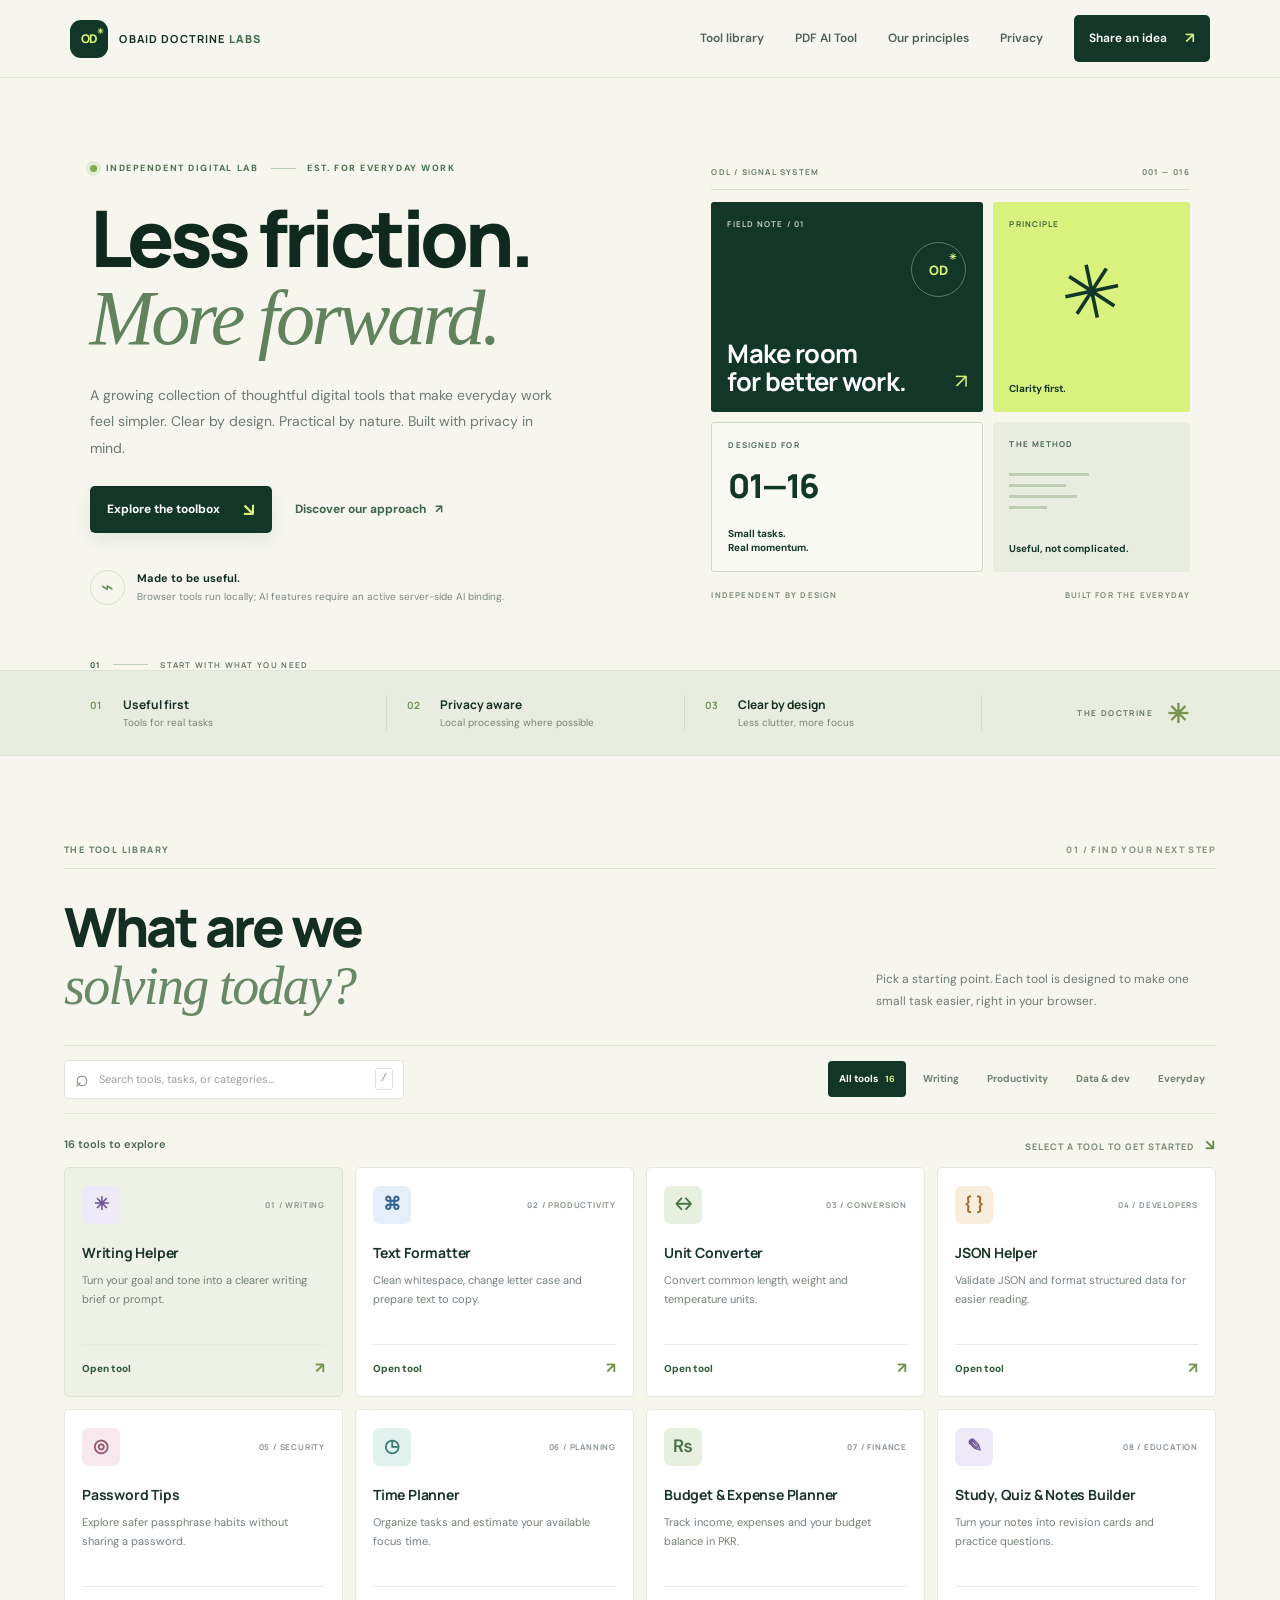
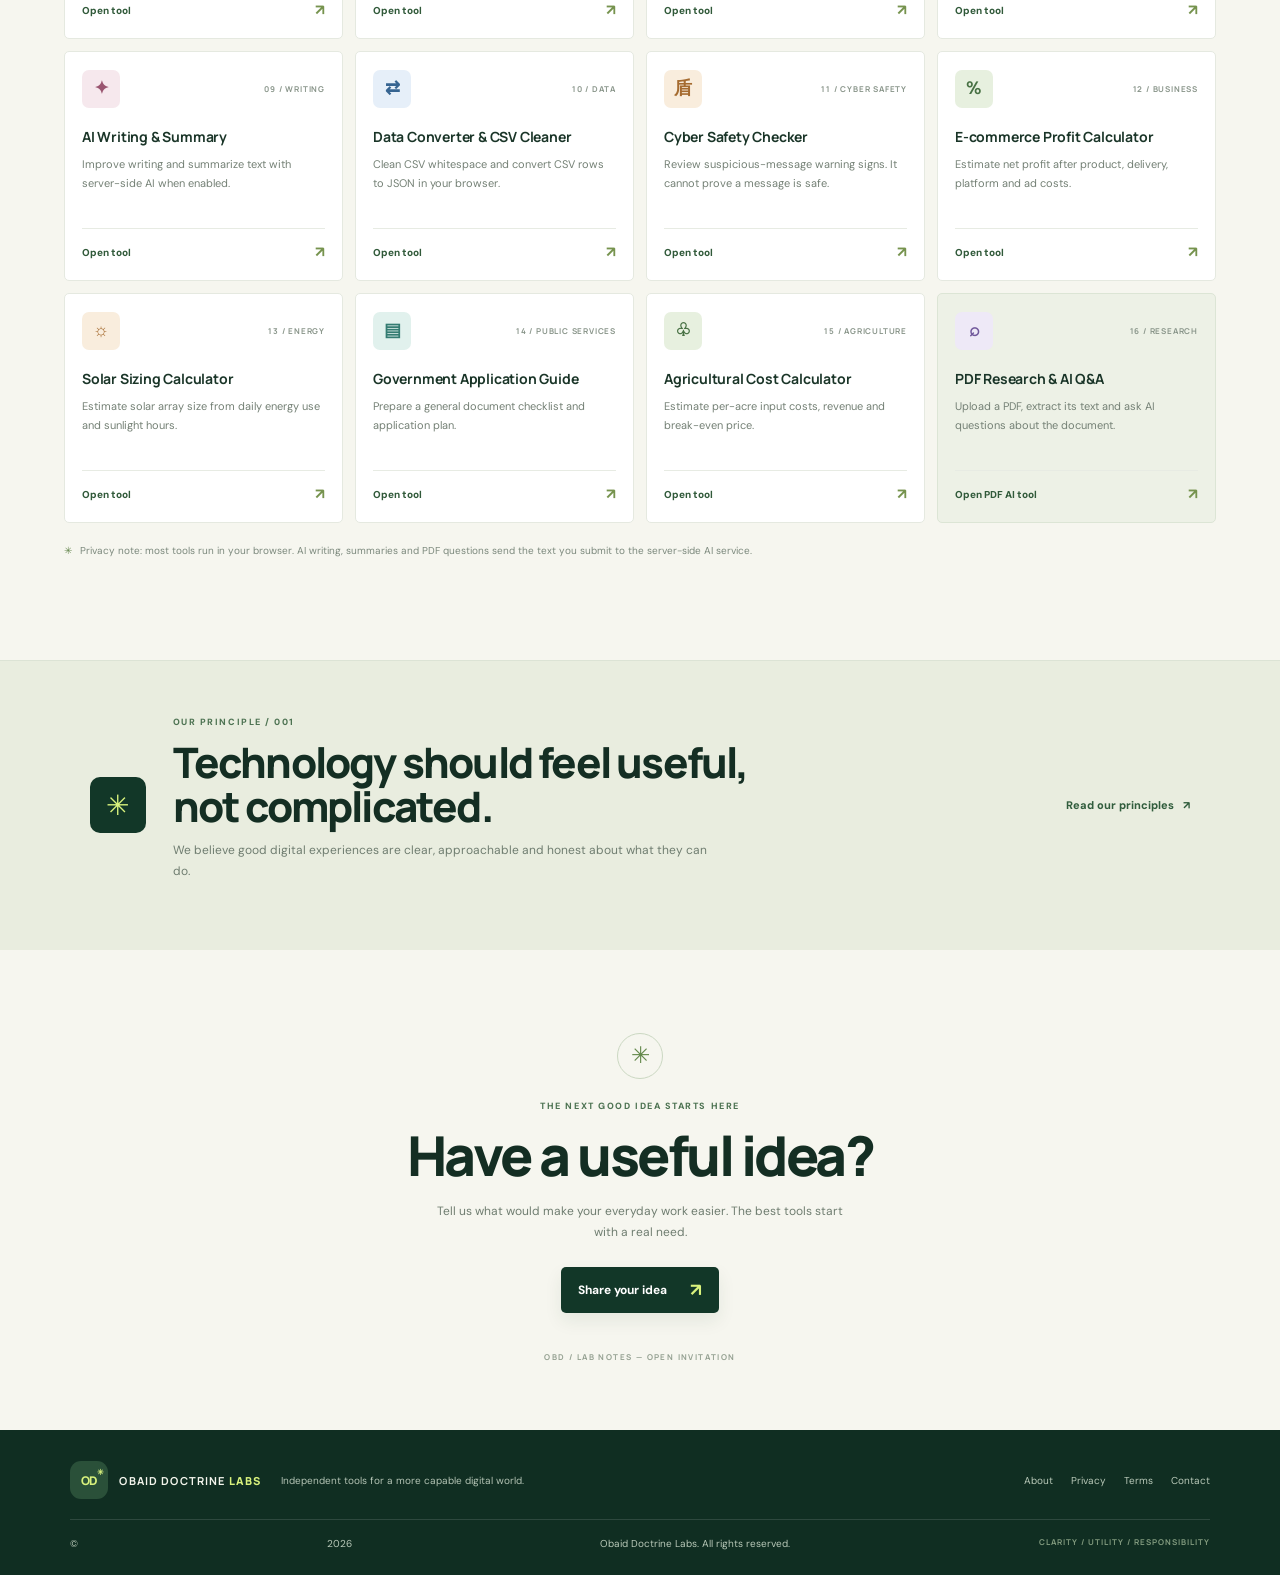
==== index.html @ 61aa8a45 "Make PDF AI tool easy to find from homepage" ====
<!doctype html>
<html lang="en">
<head>
  <meta charset="utf-8">
  <meta name="viewport" content="width=device-width, initial-scale=1">
  <meta name="theme-color" content="#102b22">
  <meta name="description" content="Thoughtfully designed, privacy-conscious tools for everyday work from Obaid Doctrine Labs.">
  <title>Obaid Doctrine Labs — Tools for a clearer way forward</title>
  <link rel="icon" href="favicon.svg" type="image/svg+xml">
  <link rel="stylesheet" href="styles.css">
</head>
<body>
<a class="skip" href="#main">Skip to content</a>
<header class="site-header">
  <a class="brand" href="index.html" aria-label="Obaid Doctrine Labs home"><span class="brand-mark">OD<span>✳</span></span><span class="brand-name">OBAID DOCTRINE <b>LABS</b></span></a>
  <button class="menu-toggle" id="menuToggle" aria-label="Toggle navigation" aria-expanded="false">☰</button>
  <nav id="mainNav" aria-label="Main navigation"><a href="#tools">Tool library</a><a href="pdf-tool.html">PDF AI Tool</a><a href="about.html">Our principles</a><a href="privacy.html">Privacy</a><a class="nav-cta" href="contact.html">Share an idea <span>↗</span></a></nav>
</header>
<main id="main">
  <section class="hero">
    <div class="hero-copy-wrap">
      <div class="eyebrow"><span class="signal-dot"></span> INDEPENDENT DIGITAL LAB <span class="eyebrow-rule"></span> EST. FOR EVERYDAY WORK</div>
      <h1>Less friction.<br><span>More forward.</span></h1>
      <p class="hero-copy">A growing collection of thoughtful digital tools that make everyday work feel simpler. Clear by design. Practical by nature. Built with privacy in mind.</p>
      <div class="hero-actions"><a class="button primary" href="#tools">Explore the toolbox <span>↘</span></a><a class="quiet-link" href="about.html">Discover our approach <span>↗</span></a></div>
      <div class="hero-trust"><span class="trust-icon">⌁</span><span><b>Made to be useful.</b><small>Browser tools run locally; AI features require an active server-side AI binding.</small></span></div>
    </div>
    <div class="hero-visual" aria-label="Abstract Doctrine Signal System illustration">
      <div class="visual-topline"><span>ODL / SIGNAL SYSTEM</span><span>001 — 016</span></div>
      <div class="signal-grid">
        <div class="signal-cell signal-main"><span class="cell-index">FIELD NOTE / 01</span><div class="signal-mark">OD<span>✳</span></div><div class="signal-title">Make room<br>for better work.</div><span class="signal-arrow">↗</span></div>
        <div class="signal-cell signal-lime"><span class="cell-index">PRINCIPLE</span><span class="signal-symbol">✳</span><span class="cell-bottom">Clarity first.</span></div>
        <div class="signal-cell signal-outline"><span class="cell-index">DESIGNED FOR</span><span class="outline-number">01—16</span><span class="cell-bottom">Small tasks.<br>Real momentum.</span></div>
        <div class="signal-cell signal-paper"><span class="cell-index">THE METHOD</span><div class="mini-lines"><i></i><i></i><i></i><i></i></div><span class="cell-bottom">Useful, not complicated.</span></div>
      </div>
      <div class="visual-caption"><span>INDEPENDENT BY DESIGN</span><span>BUILT FOR THE EVERYDAY</span></div>
    </div>
    <div class="hero-index"><span>01</span><span class="index-line"></span><span>START WITH WHAT YOU NEED</span></div>
  </section>
  <section class="principle-strip" aria-label="Our design principles"><div><span class="strip-number">01</span><b>Useful first</b><small>Tools for real tasks</small></div><div><span class="strip-number">02</span><b>Privacy aware</b><small>Local processing where possible</small></div><div><span class="strip-number">03</span><b>Clear by design</b><small>Less clutter, more focus</small></div><div class="strip-end"><span>THE DOCTRINE</span><span>✳</span></div></section>
  <section class="section tools-section" id="tools">
    <div class="section-kicker"><span>THE TOOL LIBRARY</span><span>01 / FIND YOUR NEXT STEP</span></div>
    <div class="section-heading"><div><h2>What are we<br><em>solving today?</em></h2></div><p>Pick a starting point. Each tool is designed to make one small task easier, right in your browser.</p></div>
    <div class="tool-controls"><label class="search-box"><span aria-hidden="true">⌕</span><input id="toolSearch" type="search" placeholder="Search tools, tasks, or categories…" aria-label="Search tools"><kbd>/</kbd></label><div class="filter-row" role="group" aria-label="Filter tools by category"><button class="filter-chip active" data-filter="all" aria-pressed="true">All tools <span>16</span></button><button class="filter-chip" data-filter="writing" aria-pressed="false">Writing</button><button class="filter-chip" data-filter="productivity" aria-pressed="false">Productivity</button><button class="filter-chip" data-filter="data" aria-pressed="false">Data & dev</button><button class="filter-chip" data-filter="everyday" aria-pressed="false">Everyday</button></div></div>
    <div class="results-line"><span id="resultCount">16 tools to explore</span><span>SELECT A TOOL TO GET STARTED <span class="results-arrow">↘</span></span></div>
    <div class="tool-grid" id="toolGrid">
      <article class="tool-card featured" data-category="writing"><div class="card-top"><span class="tool-icon violet">✳</span><span class="card-number">01 / WRITING</span></div><h3>Writing Helper</h3><p>Turn your goal and tone into a clearer writing brief or prompt.</p><button class="tool-open" data-tool="writing">Open tool <span>↗</span></button></article>
      <article class="tool-card" data-category="productivity"><div class="card-top"><span class="tool-icon blue">⌘</span><span class="card-number">02 / PRODUCTIVITY</span></div><h3>Text Formatter</h3><p>Clean whitespace, change letter case and prepare text to copy.</p><button class="tool-open" data-tool="formatter">Open tool <span>↗</span></button></article>
      <article class="tool-card" data-category="everyday"><div class="card-top"><span class="tool-icon green">↔</span><span class="card-number">03 / CONVERSION</span></div><h3>Unit Converter</h3><p>Convert common length, weight and temperature units.</p><button class="tool-open" data-tool="converter">Open tool <span>↗</span></button></article>
      <article class="tool-card" data-category="data"><div class="card-top"><span class="tool-icon orange">{ }</span><span class="card-number">04 / DEVELOPERS</span></div><h3>JSON Helper</h3><p>Validate JSON and format structured data for easier reading.</p><button class="tool-open" data-tool="json">Open tool <span>↗</span></button></article>
      <article class="tool-card" data-category="everyday"><div class="card-top"><span class="tool-icon pink">◎</span><span class="card-number">05 / SECURITY</span></div><h3>Password Tips</h3><p>Explore safer passphrase habits without sharing a password.</p><button class="tool-open" data-tool="security">Open tool <span>↗</span></button></article>
      <article class="tool-card" data-category="productivity"><div class="card-top"><span class="tool-icon cyan">◷</span><span class="card-number">06 / PLANNING</span></div><h3>Time Planner</h3><p>Organize tasks and estimate your available focus time.</p><button class="tool-open" data-tool="planner">Open tool <span>↗</span></button></article>
      <article class="tool-card" data-category="everyday"><div class="card-top"><span class="tool-icon green">₨</span><span class="card-number">07 / FINANCE</span></div><h3>Budget & Expense Planner</h3><p>Track income, expenses and your budget balance in PKR.</p><button class="tool-open" data-tool="budget">Open tool <span>↗</span></button></article>
      <article class="tool-card" data-category="productivity"><div class="card-top"><span class="tool-icon violet">✎</span><span class="card-number">08 / EDUCATION</span></div><h3>Study, Quiz & Notes Builder</h3><p>Turn your notes into revision cards and practice questions.</p><button class="tool-open" data-tool="study">Open tool <span>↗</span></button></article>
      <article class="tool-card" data-category="writing"><div class="card-top"><span class="tool-icon pink">✦</span><span class="card-number">09 / WRITING</span></div><h3>AI Writing & Summary</h3><p>Improve writing and summarize text with server-side AI when enabled.</p><button class="tool-open" data-tool="summary">Open tool <span>↗</span></button></article>
      <article class="tool-card" data-category="data"><div class="card-top"><span class="tool-icon blue">⇄</span><span class="card-number">10 / DATA</span></div><h3>Data Converter & CSV Cleaner</h3><p>Clean CSV whitespace and convert CSV rows to JSON in your browser.</p><button class="tool-open" data-tool="csv">Open tool <span>↗</span></button></article>
      <article class="tool-card" data-category="everyday"><div class="card-top"><span class="tool-icon orange">盾</span><span class="card-number">11 / CYBER SAFETY</span></div><h3>Cyber Safety Checker</h3><p>Review suspicious-message warning signs. It cannot prove a message is safe.</p><button class="tool-open" data-tool="cyber">Open tool <span>↗</span></button></article>
      <article class="tool-card" data-category="everyday"><div class="card-top"><span class="tool-icon green">%</span><span class="card-number">12 / BUSINESS</span></div><h3>E-commerce Profit Calculator</h3><p>Estimate net profit after product, delivery, platform and ad costs.</p><button class="tool-open" data-tool="ecommerce">Open tool <span>↗</span></button></article>
      <article class="tool-card" data-category="everyday"><div class="card-top"><span class="tool-icon orange">☼</span><span class="card-number">13 / ENERGY</span></div><h3>Solar Sizing Calculator</h3><p>Estimate solar array size from daily energy use and sunlight hours.</p><button class="tool-open" data-tool="solar">Open tool <span>↗</span></button></article>
      <article class="tool-card" data-category="everyday"><div class="card-top"><span class="tool-icon cyan">▤</span><span class="card-number">14 / PUBLIC SERVICES</span></div><h3>Government Application Guide</h3><p>Prepare a general document checklist and application plan.</p><button class="tool-open" data-tool="gov">Open tool <span>↗</span></button></article>
      <article class="tool-card" data-category="everyday"><div class="card-top"><span class="tool-icon green">♧</span><span class="card-number">15 / AGRICULTURE</span></div><h3>Agricultural Cost Calculator</h3><p>Estimate per-acre input costs, revenue and break-even price.</p><button class="tool-open" data-tool="agri">Open tool <span>↗</span></button></article>
      <article class="tool-card featured" data-category="data"><div class="card-top"><span class="tool-icon violet">⌕</span><span class="card-number">16 / RESEARCH</span></div><h3>PDF Research & AI Q&amp;A</h3><p>Upload a PDF, extract its text and ask AI questions about the document.</p><a class="tool-open" href="pdf-tool.html">Open PDF AI tool <span>↗</span></a></article>
    </div>
    <div class="empty-state" id="emptyState" hidden><span>⌕</span><h3>No matching tools yet.</h3><p>Try another keyword or choose a different category.</p><button id="clearFilters" class="quiet-button">Clear search and filters ↗</button></div>
    <p class="section-footnote"><span>✳</span> Privacy note: most tools run in your browser. AI writing, summaries and PDF questions send the text you submit to the server-side AI service.</p>
  </section>
  <section class="workspace" id="workspace" hidden><div class="workspace-head"><div><div class="eyebrow">TOOL WORKSPACE</div><h2 id="workspaceTitle">Choose a tool</h2></div><button class="close-workspace" id="closeWorkspace" type="button">Close ✕</button></div><div id="workspaceBody"></div><p class="tool-message" id="toolMessage" role="status" aria-live="polite"></p></section>
  <section class="mission"><div class="mission-symbol">✳</div><div><div class="eyebrow">OUR PRINCIPLE / 001</div><h2>Technology should feel useful, not complicated.</h2><p>We believe good digital experiences are clear, approachable and honest about what they can do.</p></div><a href="about.html" class="text-link">Read our principles <span>↗</span></a></section>
  <section class="bottom-cta"><div class="cta-orbit">✳</div><div class="eyebrow">THE NEXT GOOD IDEA STARTS HERE</div><h2>Have a useful idea?</h2><p>Tell us what would make your everyday work easier. The best tools start with a real need.</p><a class="button primary" href="contact.html">Share your idea <span>↗</span></a><span class="cta-index">OBD / LAB NOTES — OPEN INVITATION</span></section>
</main>
<footer><a class="brand footer-brand" href="index.html"><span class="brand-mark">OD<span>✳</span></span><span class="brand-name">OBAID DOCTRINE <b>LABS</b></span></a><p>Independent tools for a more capable digital world.</p><div class="footer-links"><a href="about.html">About</a><a href="privacy.html">Privacy</a><a href="terms.html">Terms</a><a href="contact.html">Contact</a></div><small>© <span id="year"></span> Obaid Doctrine Labs. All rights reserved. <span class="footer-note">CLARITY / UTILITY / RESPONSIBILITY</span></small></footer>
<script src="app.js"></script><script src="tools-extra.js"></script><script src="ai-tools.js"></script>
<script>
(function(){
  const input=document.getElementById('toolSearch');
  const cards=Array.from(document.querySelectorAll('.tool-card'));
  const chips=Array.from(document.querySelectorAll('.filter-chip'));
  const count=document.getElementById('resultCount');
  const empty=document.getElementById('emptyState');
  let filter='all';
  function applyFilters(){
    const query=(input.value||'').trim().toLowerCase();
    let shown=0;
    cards.forEach(card=>{
      const category=card.dataset.category||'';
      const matchCategory=filter==='all'||category===filter;
      const matchText=!query||card.innerText.toLowerCase().includes(query);
      const visible=matchCategory&&matchText;
      card.hidden=!visible;
      if(visible)shown++;
    });
    count.textContent=shown+' tool'+(shown===1?'':'s')+' to explore';
    empty.hidden=shown!==0;
  }
  chips.forEach(chip=>chip.addEventListener('click',()=>{
    filter=chip.dataset.filter;
    chips.forEach(item=>{const active=item===chip;item.classList.toggle('active',active);item.setAttribute('aria-pressed',String(active));});
    applyFilters();
  }));
  input.addEventListener('input',applyFilters);
  document.getElementById('clearFilters').addEventListener('click',()=>{
    input.value='';filter='all';chips.forEach(item=>{const active=item.dataset.filter==='all';item.classList.toggle('active',active);item.setAttribute('aria-pressed',String(active));});applyFilters();input.focus();
  });
  document.addEventListener('keydown',event=>{
    if(event.key==='/'&&!['INPUT','TEXTAREA'].includes(document.activeElement.tagName)&&!document.activeElement.isContentEditable){event.preventDefault();input.focus();}
    if(event.key==='Escape'&&document.activeElement===input){input.value='';applyFilters();input.blur();}
  });
  applyFilters();
})();
</script>
</body>
</html>
---- styles.css ----
@import url('https://fonts.googleapis.com/css2?family=DM+Sans:wght@400;500;600;700&family=Manrope:wght@400;500;600;700;800&display=swap');
:root{--forest:#123728;--deep:#10291f;--moss:#426c4c;--lime:#d9f27d;--paper:#f6f6ef;--white:#fff;--muted:#6e7b70;--line:#e0e5d9;--soft:#edf0e5;--ink:#142e23;--serif:Georgia,'Times New Roman',serif;--sans:'DM Sans',Arial,sans-serif;--display:Manrope,'DM Sans',sans-serif}
*{box-sizing:border-box}html{scroll-behavior:smooth;scroll-padding-top:90px}body{margin:0;background:var(--paper);color:var(--ink);font-family:var(--sans);line-height:1.55;-webkit-font-smoothing:antialiased}a{color:inherit;text-decoration:none}button,input{font:inherit}button{color:inherit}.skip{position:absolute;left:-999px;top:8px;background:white;padding:10px;z-index:30}.skip:focus{left:8px}:focus-visible{outline:3px solid #80a84b;outline-offset:4px}
.site-header{height:78px;display:flex;align-items:center;justify-content:space-between;padding:0 max(5.5vw,22px);border-bottom:1px solid #dfe4d9;position:sticky;top:0;background:#f6f6efeF;backdrop-filter:blur(14px);z-index:20}.brand{display:flex;align-items:center;gap:11px}.brand-mark{position:relative;width:38px;height:38px;border-radius:11px;background:var(--forest);color:var(--lime);display:grid;place-items:center;font:800 12px var(--display);letter-spacing:-.4px}.brand-mark>span{font-size:8px;position:absolute;right:5px;top:5px}.brand-name{font:700 11px var(--display);letter-spacing:1.15px}.brand-name b{font-weight:800;color:var(--moss)}.site-header nav{display:flex;align-items:center;gap:31px;font-size:12px;font-weight:600;color:#4d6051}.site-header nav a:not(.nav-cta):hover,footer a:hover{color:#72953e}.nav-cta{display:flex;align-items:center;gap:18px;background:var(--forest);color:white;padding:12px 15px;border-radius:5px}.nav-cta span{color:var(--lime);font-size:15px}.menu-toggle{display:none;border:0;background:transparent;font-size:23px;color:var(--forest);cursor:pointer}
.hero{position:relative;isolation:isolate;max-width:1500px;margin:auto;padding:84px max(7vw,26px) 65px;display:grid;grid-template-columns:1fr .9fr;align-items:center;gap:clamp(36px,7vw,110px);overflow:hidden}.hero-copy-wrap{position:relative;z-index:2}.eyebrow{display:flex;align-items:center;gap:9px;font-size:9px;font-weight:800;letter-spacing:1.55px;color:#4d7352;margin:0 0 23px}.signal-dot{width:7px;height:7px;border-radius:50%;background:#84a950;box-shadow:0 0 0 4px #e2ebd4}.eyebrow-rule{height:1px;width:25px;background:#bac9b2;margin:0 2px 0 4px}.hero h1{font:800 clamp(48px,6.1vw,84px)/.99 var(--display);letter-spacing:-4.5px;margin:0;color:var(--deep)}.hero h1 span{font-family:var(--serif);font-weight:400;font-style:italic;color:#60835d;letter-spacing:-3.5px}.hero-copy{max-width:475px;color:var(--muted);font-size:14px;line-height:1.9;margin:25px 0 25px}.hero-actions{display:flex;align-items:center;gap:23px;flex-wrap:wrap}.button{display:inline-flex;align-items:center;justify-content:center;gap:23px;padding:14px 17px;border-radius:5px;font-size:12px;font-weight:700;transition:transform .2s,background .2s}.button:hover{transform:translateY(-2px)}.primary{background:var(--forest);color:white;box-shadow:0 8px 18px #153d2b14}.primary span{color:var(--lime);font-size:18px;line-height:1}.quiet-link{font-size:12px;font-weight:700;color:#3e6547}.quiet-link span{margin-left:6px}.hero-trust{display:flex;align-items:center;gap:12px;margin-top:37px}.trust-icon{display:grid;place-items:center;width:35px;height:35px;border:1px solid #d9e0d2;border-radius:50%;font-size:21px;color:#6d9257}.hero-trust b,.hero-trust small{display:block}.hero-trust b{font-size:11px}.hero-trust small{font-size:10px;color:#7c887c;margin-top:2px}
.hero-visual{position:relative;max-width:520px;width:100%;justify-self:end}.visual-topline,.visual-caption{display:flex;justify-content:space-between;gap:10px;font:700 8px var(--display);letter-spacing:1.2px;color:#6c7c6c}.visual-topline{padding:0 0 12px;border-bottom:1px solid #d7dfd0}.signal-grid{display:grid;grid-template-columns:1.16fr .84fr;grid-template-rows:210px 150px;gap:10px;padding:12px 0}.signal-cell{position:relative;overflow:hidden;padding:16px;border-radius:3px;display:flex;flex-direction:column}.signal-main{grid-row:span 1;background:var(--forest);color:white}.cell-index{font:700 8px var(--display);letter-spacing:1.1px;opacity:.75}.signal-mark{position:absolute;right:17px;top:40px;width:55px;height:55px;border:1px solid #ffffff50;border-radius:50%;display:grid;place-items:center;font:800 13px var(--display);color:var(--lime)}.signal-mark span{font-size:9px;position:absolute;top:7px;right:8px}.signal-title{font:700 clamp(18px,2vw,26px)/1.1 var(--display);letter-spacing:-.7px;margin-top:auto;max-width:205px}.signal-arrow{position:absolute;right:15px;bottom:15px;color:var(--lime);font-size:20px}.signal-lime{background:var(--lime);color:var(--forest)}.signal-symbol{font:400 74px/1 var(--serif);margin:auto;align-self:center;transform:rotate(-12deg)}.cell-bottom{font-size:10px;font-weight:700;line-height:1.4;margin-top:auto}.signal-outline{border:1px solid #cfd9c7;background:#f9f9f3;color:var(--forest)}.outline-number{font:800 clamp(21px,2.8vw,33px) var(--display);letter-spacing:-1.8px;margin:auto 0 7px}.signal-paper{background:#e9eddf;color:var(--forest)}.mini-lines{display:flex;flex-direction:column;gap:8px;margin:auto 0 10px}.mini-lines i{height:3px;background:#c0cfb3;width:80px;display:block}.mini-lines i:nth-child(2){width:57px}.mini-lines i:nth-child(3){width:68px}.mini-lines i:nth-child(4){width:38px}.visual-caption{padding-top:5px;color:#7c8a7a}.hero-index{position:absolute;bottom:0;left:max(7vw,26px);display:flex;align-items:center;gap:12px;font:700 8px var(--display);letter-spacing:1.3px;color:#6b7c6c}.hero-index>span:first-child{color:#31573a}.index-line{width:35px;height:1px;background:#c1cdbb}
.principle-strip{display:grid;grid-template-columns:repeat(3,1fr) .7fr;background:#e9eddf;padding:24px max(7vw,26px);border-top:1px solid #dfe5d7;border-bottom:1px solid #dfe5d7}.principle-strip>div{display:grid;grid-template-columns:31px 1fr;grid-template-rows:auto auto;align-content:center;border-right:1px solid #d4ddcc;padding:0 20px;gap:2px}.principle-strip>div:first-child{padding-left:0}.strip-number{grid-row:span 2;font:700 10px var(--display);color:#74935c;padding-top:2px}.principle-strip b{font:700 12px var(--display)}.principle-strip small{font-size:10px;color:#788477}.principle-strip .strip-end{border:0;display:flex;align-items:center;justify-content:flex-end;gap:14px;padding-right:0;font:700 8px var(--display);letter-spacing:1.4px;color:#647660}.strip-end span:last-child{font-size:26px;color:#789650}
.tools-section{max-width:1300px;margin:auto;padding:87px max(5vw,25px) 91px}.section-kicker{display:flex;justify-content:space-between;align-items:center;border-bottom:1px solid #dce3d7;padding-bottom:12px;font:800 9px var(--display);letter-spacing:1.4px;color:#6a8169}.section-kicker span:last-child{color:#8b9788}.section-heading{display:flex;align-items:end;justify-content:space-between;gap:30px;padding:29px 0 28px}.section-heading h2,.mission h2,.bottom-cta h2{font:800 clamp(34px,4.3vw,54px)/1.05 var(--display);letter-spacing:-2.5px;margin:0}.section-heading h2 em{font:400 italic 1em var(--serif);color:#688866;letter-spacing:-1.8px}.section-heading>p{max-width:340px;color:var(--muted);font-size:12px;line-height:1.85;margin:0 0 4px}.tool-controls{border-top:1px solid var(--line);border-bottom:1px solid var(--line);padding:14px 0;display:flex;align-items:center;justify-content:space-between;gap:16px;flex-wrap:wrap}.search-box{display:flex;align-items:center;gap:10px;min-width:230px;max-width:340px;flex:1;background:#fff;border:1px solid #e1e6dc;border-radius:4px;padding:0 10px;color:#72836e}.search-box>span{font-size:23px}.search-box input{border:0;outline:none;background:transparent;width:100%;min-width:0;padding:10px 0;font-size:11px;color:var(--ink)}.search-box input::placeholder{color:#98a196}.search-box:focus-within{outline:2px solid #d4e6c2;border-color:#95b47b}.search-box kbd{border:1px solid #e0e5da;border-radius:3px;padding:2px 5px;font-size:10px;color:#7c897c}.filter-row{display:flex;gap:6px;flex-wrap:wrap}.filter-chip{border:1px solid transparent;background:transparent;border-radius:4px;padding:9px 10px;font-size:10px;font-weight:700;color:#718071;cursor:pointer}.filter-chip:hover{background:#e9eee2}.filter-chip.active{background:var(--forest);color:white}.filter-chip span{font-size:9px;color:var(--lime);margin-left:5px}.results-line{display:flex;align-items:center;justify-content:space-between;gap:12px;padding:20px 0 12px;font:700 9px var(--display);letter-spacing:1px;color:#768575}.results-line>span:first-child{font:600 11px var(--sans);letter-spacing:0;color:#4c6650}.results-arrow{font-size:15px;color:#66894c;margin-left:8px}
.tool-grid{display:grid;grid-template-columns:repeat(4,minmax(0,1fr));gap:12px}.tool-card{display:flex;flex-direction:column;align-items:stretch;min-width:0;min-height:230px;padding:18px 17px 15px;background:#fff;border:1px solid #e5e9e0;border-radius:5px;transition:border-color .2s,transform .2s,box-shadow .2s}.tool-card:hover{border-color:#bdcdb4;transform:translateY(-3px);box-shadow:0 12px 24px #203a1d09}.tool-card[hidden]{display:none}.tool-card.featured{background:#edf1e6;border-color:#dce5d5}.card-top{display:flex;align-items:center;justify-content:space-between;gap:8px;margin-bottom:20px}.tool-icon{width:38px;height:38px;flex:0 0 38px;display:grid;place-items:center;border-radius:7px;font-size:18px;font-weight:600}.card-number{font:700 8px var(--display);letter-spacing:.8px;color:#89958a;text-align:right}.violet{background:#eee9f7;color:#70589b}.blue{background:#e6eff9;color:#366491}.green{background:#e7f0df;color:#487144}.orange{background:#f9eddd;color:#a56b30}.pink{background:#f6e8ed;color:#9a5570}.cyan{background:#e1f1ed;color:#347c72}.tool-card h3{font:700 14px/1.35 var(--display);letter-spacing:-.2px;margin:0 0 8px;color:#1a3528}.tool-card p{font-size:11px;line-height:1.75;color:#748075;margin:0 0 20px;flex:1}.tool-open{display:flex;align-items:center;justify-content:space-between;gap:12px;width:100%;margin-top:auto;border:0;border-top:1px solid #e7ebe3;background:transparent;color:#315a3a;padding:12px 0 0;font-size:10px;font-weight:800;text-align:left;cursor:pointer}.tool-open span{font-size:15px;color:#76934e;transition:transform .2s}.tool-open:hover span{transform:translate(2px,-2px)}.section-footnote{display:flex;gap:8px;align-items:flex-start;font-size:10px;line-height:1.7;color:#7b887c;margin-top:19px}.section-footnote span{color:#64864d}.empty-state{text-align:center;padding:48px 20px;background:#fff;border:1px solid var(--line);margin-top:12px}.empty-state[hidden]{display:none}.empty-state>span{font-size:31px;color:#77975d}.empty-state h3{font:700 20px var(--display);margin:8px 0}.empty-state p{font-size:12px;color:var(--muted)}.quiet-button{border:0;background:var(--forest);color:white;padding:11px 14px;border-radius:4px;font-size:11px;font-weight:700;cursor:pointer}
.mission{background:#e9eddf;padding:55px max(7vw,25px);display:grid;grid-template-columns:auto 1fr auto;align-items:center;gap:27px;border-top:1px solid #dce3d5}.mission-symbol{width:56px;height:56px;background:var(--forest);color:var(--lime);border-radius:10px;display:grid;place-items:center;font-size:28px}.mission .eyebrow{margin-bottom:10px}.mission h2{max-width:630px;font-size:clamp(28px,3.3vw,42px);letter-spacing:-1.8px}.mission p,.bottom-cta p{font-size:12px;color:#6f7d70;line-height:1.8;max-width:550px}.text-link{font-size:11px;font-weight:800;color:#315d3d;white-space:nowrap}.text-link span{margin-left:6px}.bottom-cta{position:relative;overflow:hidden;text-align:center;padding:83px 24px 68px}.bottom-cta .eyebrow{justify-content:center;margin-bottom:13px}.bottom-cta h2{font-size:clamp(36px,4.5vw,55px)}.bottom-cta p{margin:16px auto 23px;max-width:410px}.bottom-cta .button{margin:0 auto}.cta-orbit{display:grid;place-items:center;width:46px;height:46px;margin:0 auto 21px;border:1px solid #cbd8c2;border-radius:50%;color:#63884b;font-size:23px}.cta-index{display:block;font:700 8px var(--display);letter-spacing:1.4px;color:#94a091;margin-top:38px}
footer{background:#102e22;color:white;padding:31px max(5.5vw,24px) 23px;display:flex;align-items:center;gap:20px;flex-wrap:wrap}.footer-brand{color:white}.footer-brand .brand-mark{background:#2a5039}.footer-brand .brand-name{color:#f4f5ed}.footer-brand .brand-name b{color:var(--lime)}footer>p{font-size:10px;color:#b4c4b5;margin-right:auto}.footer-links{display:flex;gap:18px;flex-wrap:wrap}.footer-links a,footer small{font-size:10px;color:#b9c9b9}footer small{width:100%;padding-top:16px;border-top:1px solid #ffffff20;display:flex;justify-content:space-between;gap:15px;flex-wrap:wrap}.footer-note{font:700 8px var(--display);letter-spacing:1px;color:#829b7f}
.subpage{max-width:850px;margin:65px auto;padding:0 24px 80px;min-height:55vh}.subpage h1{font:800 clamp(35px,5vw,52px) var(--display);letter-spacing:-2px}.subpage h2{font:700 22px var(--display);margin-top:35px}.subpage p,.subpage li{color:#58695b;font-size:14px;line-height:1.9}.subpage a{color:#356d42;text-decoration:underline}
.workspace{max-width:1050px;margin:0 auto 70px;padding:30px clamp(18px,4vw,42px);background:#fff;border:1px solid var(--line);border-radius:8px;box-shadow:0 10px 35px #153d2b0a;scroll-margin-top:95px}.workspace[hidden]{display:none}.workspace-head{display:flex;justify-content:space-between;align-items:center;gap:16px;border-bottom:1px solid var(--line);padding-bottom:18px;margin-bottom:22px}.workspace-head h2{font:800 clamp(25px,4vw,36px) var(--display);letter-spacing:-1px;margin:0}.workspace-head .eyebrow{margin-bottom:6px}.close-workspace{border:1px solid var(--line);background:#fff;border-radius:5px;padding:9px 12px;color:var(--deep);cursor:pointer}.tool-help{color:var(--muted);font-size:13px;line-height:1.7}.tool-label{display:block;font-size:12px;font-weight:700;margin:17px 0 7px}.tool-input{width:100%;padding:12px;border:1px solid #d8e1d5;border-radius:5px;background:#fcfdf9;color:var(--deep);font:inherit;font-size:14px}.tool-input:focus{outline:3px solid #d8edc3;border-color:#77a45d}.tool-actions,.tool-row{display:flex;gap:10px;flex-wrap:wrap;margin:14px 0}.tool-row>div{flex:1;min-width:130px}.tool-actions .button{cursor:pointer;border:1px solid var(--line)}.tool-output,.security-card,.planner-summary{margin-top:18px;padding:16px;border-radius:5px;background:#f1f5eb;border:1px solid #e1ead9;white-space:pre-wrap;overflow-wrap:anywhere;font-size:13px;line-height:1.7}.security-card h3{margin-top:0;font-family:var(--display)}.security-card li{margin:8px 0;color:#536454;font-size:13px}.task-list{padding:0;list-style:none}.task-list li{display:flex;justify-content:space-between;align-items:center;gap:12px;border-bottom:1px solid var(--line);padding:12px 0;font-size:13px}.task-list button{border:1px solid #e7d5d5;color:#8d3434;background:white;border-radius:5px;padding:6px 9px;cursor:pointer}.workspace .button{cursor:pointer;border:0}.tool-message{min-height:1.4em;font-size:12px;color:#386d3e}
@media(min-width:1500px){.hero{padding-top:100px;padding-bottom:80px}.signal-grid{grid-template-rows:235px 165px}.tool-grid{gap:14px}}
@media(max-width:1000px){.hero{gap:35px;padding-top:65px}.hero h1{font-size:clamp(48px,6vw,68px)}.tool-grid{grid-template-columns:repeat(3,minmax(0,1fr))}.principle-strip{padding-left:5vw;padding-right:5vw}.principle-strip>div{padding-left:13px;padding-right:13px}.signal-grid{grid-template-rows:185px 135px}.filter-row{gap:2px}.filter-chip{padding:8px}}
@media(max-width:760px){.site-header{height:68px}.menu-toggle{display:block}.site-header nav{display:none;position:absolute;top:67px;left:0;right:0;background:var(--paper);padding:19px 24px 22px;border-bottom:1px solid var(--line);flex-direction:column;align-items:flex-start;gap:18px}.site-header nav.open{display:flex}.nav-cta{display:flex}.hero{grid-template-columns:1fr;padding:56px 25px 48px;gap:34px}.hero h1{font-size:clamp(50px,10.8vw,72px);letter-spacing:-3.4px}.hero h1 span{letter-spacing:-2.5px}.hero-copy{max-width:540px;font-size:13px}.hero-visual{justify-self:center;max-width:560px}.signal-grid{grid-template-rows:200px 145px}.hero-index{left:25px}.principle-strip{grid-template-columns:1fr 1fr;gap:18px;padding:24px 25px}.principle-strip>div{padding:0 10px;border-right:0}.principle-strip>div:nth-child(odd){padding-left:0;border-right:1px solid #d4ddcc}.principle-strip .strip-end{display:none}.tools-section{padding:65px 22px 68px}.section-heading{align-items:flex-start;flex-direction:column;gap:15px;padding:25px 0}.section-heading>p{max-width:470px}.tool-controls{align-items:stretch;flex-direction:column}.search-box{max-width:none;width:100%}.filter-row{display:flex;overflow-x:auto;padding-bottom:2px}.filter-chip{white-space:nowrap}.tool-grid{grid-template-columns:repeat(2,minmax(0,1fr));gap:10px}.tool-card{padding:15px 14px;min-height:218px}.card-top{margin-bottom:15px}.tool-card h3{font-size:13px}.mission{grid-template-columns:auto 1fr;gap:17px;padding:40px 23px}.mission-symbol{width:47px;height:47px}.mission h2{font-size:clamp(27px,5vw,37px)}.mission .text-link{grid-column:2}.bottom-cta{padding:64px 22px 55px}footer{gap:14px}.footer-links{width:100%;padding-top:8px}footer>p{margin-right:0;flex-basis:100%}}
@media(max-width:430px){.brand-name{font-size:9px;letter-spacing:.85px}.hero{padding-top:48px}.hero .eyebrow{font-size:8px;letter-spacing:1px;flex-wrap:wrap}.hero h1{font-size:48px}.hero-actions{align-items:flex-start;flex-direction:column;gap:17px}.hero-trust{margin-top:29px}.signal-grid{grid-template-rows:170px 120px;gap:7px}.signal-cell{padding:12px}.signal-mark{width:43px;height:43px;right:10px;top:35px}.signal-title{font-size:20px}.signal-symbol{font-size:60px}.outline-number{font-size:25px}.visual-topline,.visual-caption{font-size:7px;letter-spacing:.8px}.principle-strip{padding:22px}.principle-strip>div{grid-template-columns:24px 1fr}.principle-strip b{font-size:11px}.principle-strip small{font-size:9px}.tool-grid{grid-template-columns:1fr}.tool-card{min-height:195px;padding:17px}.card-top{margin-bottom:17px}.tool-card h3{font-size:15px}.tool-card p{font-size:12px}.section-heading h2{font-size:38px}.mission{grid-template-columns:1fr}.mission .text-link{grid-column:1}.footer-note{display:none}}
@media(prefers-reduced-motion:reduce){html{scroll-behavior:auto}*,*:before,*:after{transition:none!important;animation:none!important}}
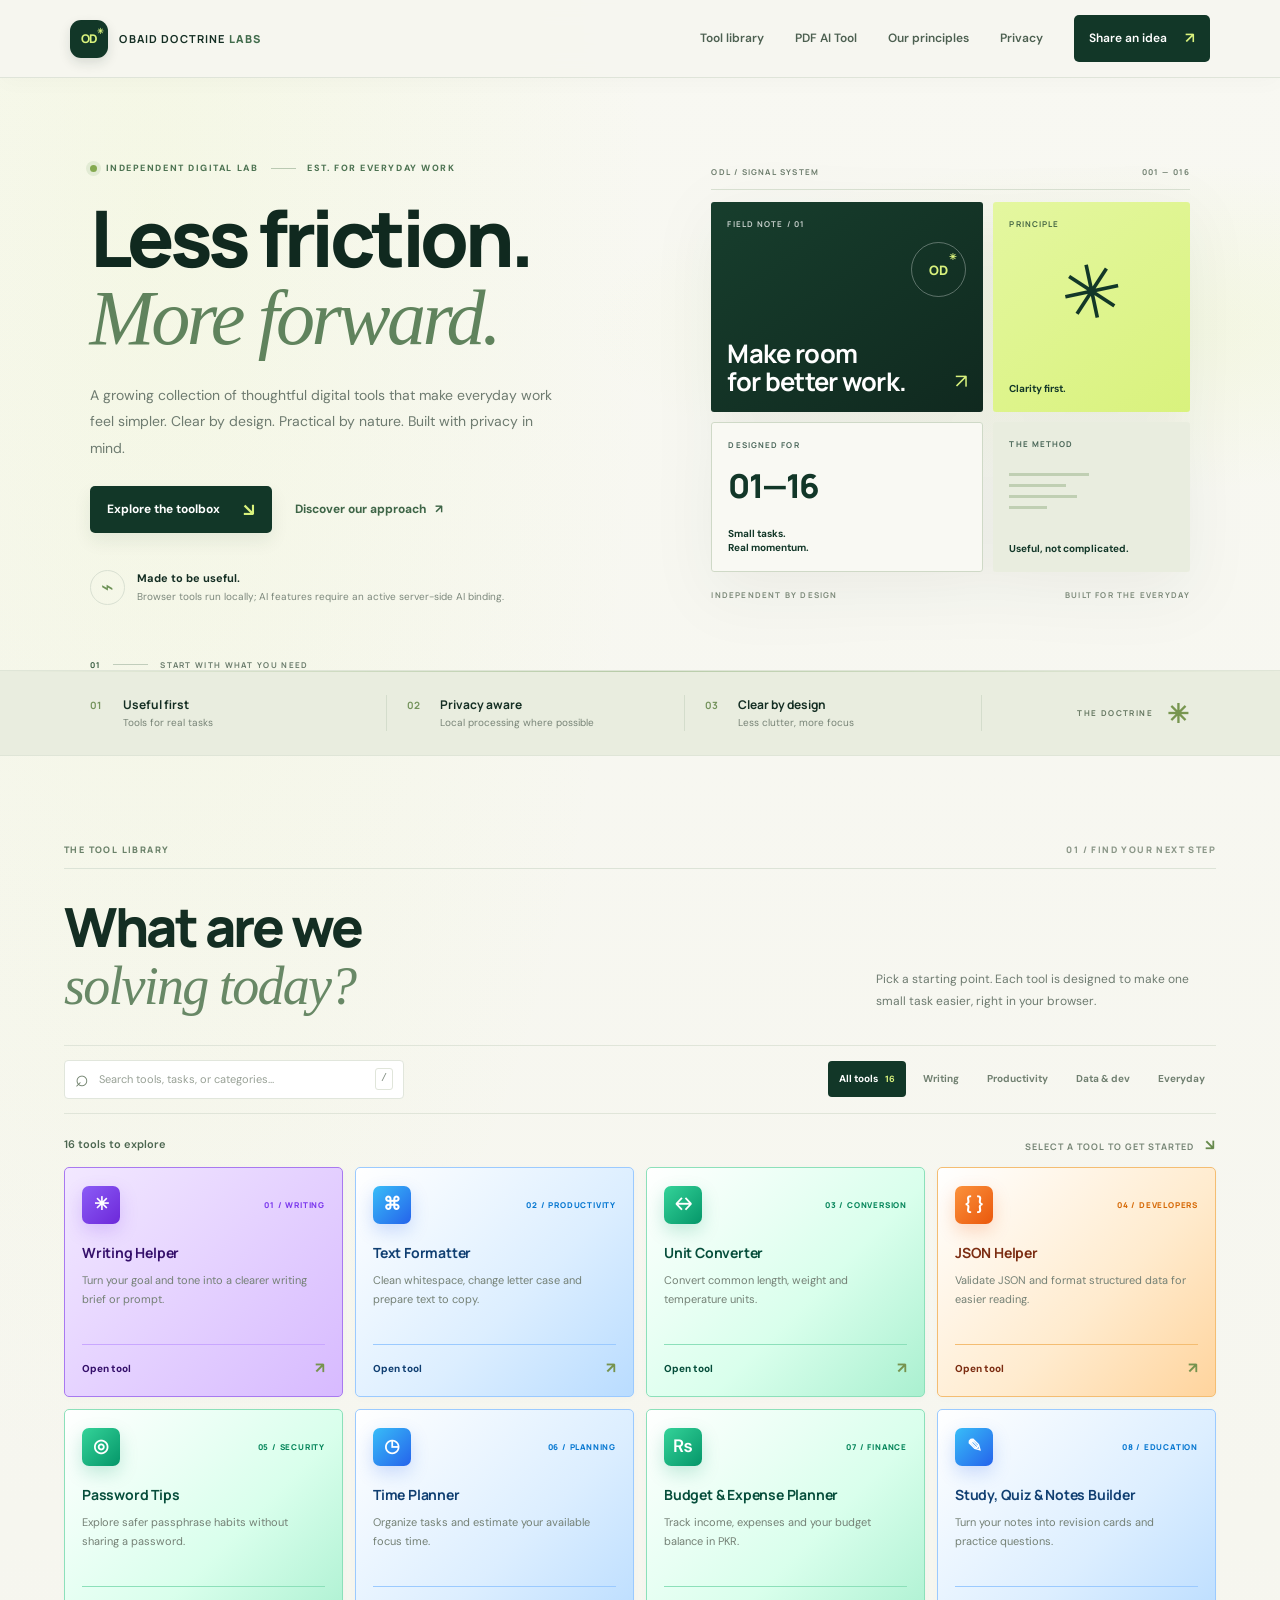
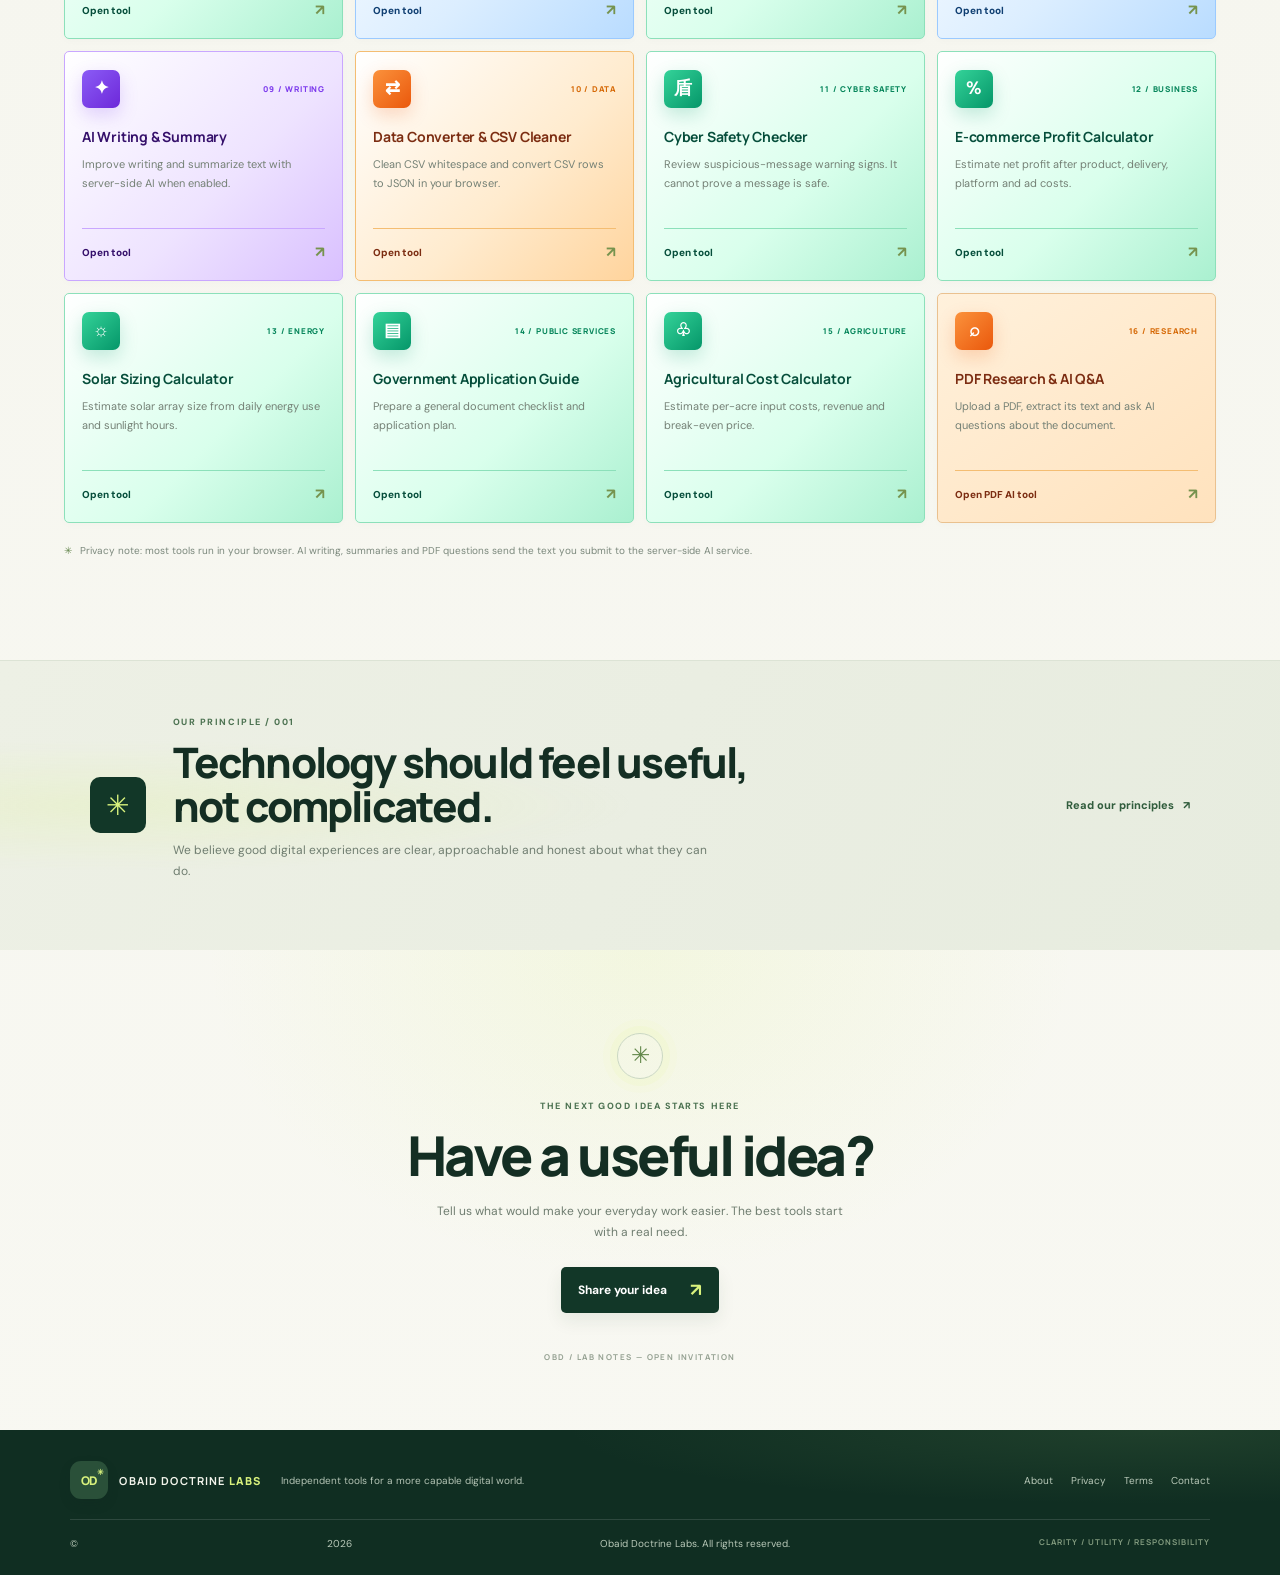
==== commit 79a4c73f: "Trigger fresh Pages deployment" ====
--- a/index.html
+++ b/index.html
@@ -8,6 +8,7 @@
   <title>Obaid Doctrine Labs — Tools for a clearer way forward</title>
   <link rel="icon" href="favicon.svg" type="image/svg+xml">
   <link rel="stylesheet" href="styles.css">
+  <!-- Redeploy trigger: October 2026 maintenance refresh -->
 </head>
 <body>
 <a class="skip" href="#main">Skip to content</a>
--- a/styles.css
+++ b/styles.css
@@ -16,3 +16,77 @@
 @media(max-width:760px){.site-header{height:68px}.menu-toggle{display:block}.site-header nav{display:none;position:absolute;top:67px;left:0;right:0;background:var(--paper);padding:19px 24px 22px;border-bottom:1px solid var(--line);flex-direction:column;align-items:flex-start;gap:18px}.site-header nav.open{display:flex}.nav-cta{display:flex}.hero{grid-template-columns:1fr;padding:56px 25px 48px;gap:34px}.hero h1{font-size:clamp(50px,10.8vw,72px);letter-spacing:-3.4px}.hero h1 span{letter-spacing:-2.5px}.hero-copy{max-width:540px;font-size:13px}.hero-visual{justify-self:center;max-width:560px}.signal-grid{grid-template-rows:200px 145px}.hero-index{left:25px}.principle-strip{grid-template-columns:1fr 1fr;gap:18px;padding:24px 25px}.principle-strip>div{padding:0 10px;border-right:0}.principle-strip>div:nth-child(odd){padding-left:0;border-right:1px solid #d4ddcc}.principle-strip .strip-end{display:none}.tools-section{padding:65px 22px 68px}.section-heading{align-items:flex-start;flex-direction:column;gap:15px;padding:25px 0}.section-heading>p{max-width:470px}.tool-controls{align-items:stretch;flex-direction:column}.search-box{max-width:none;width:100%}.filter-row{display:flex;overflow-x:auto;padding-bottom:2px}.filter-chip{white-space:nowrap}.tool-grid{grid-template-columns:repeat(2,minmax(0,1fr));gap:10px}.tool-card{padding:15px 14px;min-height:218px}.card-top{margin-bottom:15px}.tool-card h3{font-size:13px}.mission{grid-template-columns:auto 1fr;gap:17px;padding:40px 23px}.mission-symbol{width:47px;height:47px}.mission h2{font-size:clamp(27px,5vw,37px)}.mission .text-link{grid-column:2}.bottom-cta{padding:64px 22px 55px}footer{gap:14px}.footer-links{width:100%;padding-top:8px}footer>p{margin-right:0;flex-basis:100%}}
 @media(max-width:430px){.brand-name{font-size:9px;letter-spacing:.85px}.hero{padding-top:48px}.hero .eyebrow{font-size:8px;letter-spacing:1px;flex-wrap:wrap}.hero h1{font-size:48px}.hero-actions{align-items:flex-start;flex-direction:column;gap:17px}.hero-trust{margin-top:29px}.signal-grid{grid-template-rows:170px 120px;gap:7px}.signal-cell{padding:12px}.signal-mark{width:43px;height:43px;right:10px;top:35px}.signal-title{font-size:20px}.signal-symbol{font-size:60px}.outline-number{font-size:25px}.visual-topline,.visual-caption{font-size:7px;letter-spacing:.8px}.principle-strip{padding:22px}.principle-strip>div{grid-template-columns:24px 1fr}.principle-strip b{font-size:11px}.principle-strip small{font-size:9px}.tool-grid{grid-template-columns:1fr}.tool-card{min-height:195px;padding:17px}.card-top{margin-bottom:17px}.tool-card h3{font-size:15px}.tool-card p{font-size:12px}.section-heading h2{font-size:38px}.mission{grid-template-columns:1fr}.mission .text-link{grid-column:1}.footer-note{display:none}}
 @media(prefers-reduced-motion:reduce){html{scroll-behavior:auto}*,*:before,*:after{transition:none!important;animation:none!important}}
+
+
+/* ODL premium polish — responsive depth, focus and refined motion */
+:root{--shadow-soft:0 18px 45px rgba(16,41,31,.07);--shadow-lift:0 22px 46px rgba(16,41,31,.12)}
+::selection{background:#d9f27d;color:#10291f}
+body{background-image:radial-gradient(ellipse at 12% 7%,rgba(217,242,125,.11),transparent 31%),linear-gradient(180deg,#f8f8f2 0%,var(--paper) 48%,#f8f8f2 100%)}
+.site-header{box-shadow:0 4px 22px rgba(16,41,31,.025);transition:box-shadow .25s}
+.brand-mark{box-shadow:0 5px 12px rgba(16,41,31,.13);transition:transform .25s,box-shadow .25s}
+.brand:hover .brand-mark{transform:rotate(-5deg) translateY(-1px);box-shadow:0 8px 18px rgba(16,41,31,.18)}
+.nav-cta{transition:transform .2s,background .2s,box-shadow .2s}
+.nav-cta:hover{background:#214b36;transform:translateY(-1px);box-shadow:0 8px 18px rgba(16,41,31,.12)}
+.hero{background-image:radial-gradient(ellipse at 88% 42%,rgba(217,242,125,.14),transparent 34%)}
+.hero-visual{filter:drop-shadow(0 18px 30px rgba(16,41,31,.055))}
+.signal-cell{transition:transform .25s,box-shadow .25s}
+.signal-cell:hover{transform:translateY(-3px);box-shadow:0 12px 24px rgba(16,41,31,.09)}
+.signal-main{background:linear-gradient(145deg,#173e2d,#10291f)}
+.signal-lime{background:linear-gradient(145deg,#e4f7a0,#d9f27d)}
+.principle-strip{position:relative}
+.principle-strip:before{content:"";position:absolute;left:0;top:0;width:100%;height:1px;background:linear-gradient(90deg,transparent,#b7cba8,transparent)}
+.tools-section{position:relative}
+.tool-card{position:relative;overflow:hidden;box-shadow:0 2px 8px rgba(16,41,31,.018)}
+.tool-card:before{content:"";position:absolute;inset:0 auto auto 0;width:100%;height:3px;background:linear-gradient(90deg,#d9f27d,#70966a);transform:scaleX(0);transform-origin:left;transition:transform .25s}
+.tool-card:hover:before,.tool-card:focus-within:before{transform:scaleX(1)}
+.tool-card:hover{box-shadow:var(--shadow-lift);transform:translateY(-4px)}
+.tool-card.featured{background:linear-gradient(145deg,#f0f4e9,#e9efe0)}
+.tool-icon{transition:transform .25s,box-shadow .25s}
+.tool-card:hover .tool-icon{transform:translateY(-2px) rotate(-3deg);box-shadow:0 5px 12px rgba(16,41,31,.07)}
+.filter-chip{transition:background .18s,color .18s,border-color .18s}
+.filter-chip:focus-visible,.tool-open:focus-visible,.button:focus-visible{outline-offset:4px}
+.button.primary{transition:transform .2s,background .2s,box-shadow .2s}
+.button.primary:hover{background:#214b36;box-shadow:0 12px 25px rgba(16,41,31,.16)}
+.workspace{box-shadow:var(--shadow-soft)}
+.mission{background-image:radial-gradient(ellipse at 8% 50%,rgba(217,242,125,.18),transparent 32%),linear-gradient(115deg,#edf0e5,#e7ecdf)}
+.bottom-cta{background-image:radial-gradient(ellipse at 50% 0%,rgba(217,242,125,.15),transparent 48%)}
+.cta-orbit{box-shadow:0 0 0 7px rgba(217,242,125,.09),0 0 0 14px rgba(217,242,125,.045)}
+footer{background-image:radial-gradient(ellipse at 90% 0%,rgba(110,153,92,.16),transparent 36%)}
+@media(max-width:760px){.site-header{box-shadow:0 3px 16px rgba(16,41,31,.045)}.hero-visual{filter:none}.signal-cell:hover,.tool-card:hover{transform:none}.tool-card:hover{box-shadow:0 8px 18px rgba(16,41,31,.07)}}
+@media(prefers-reduced-motion:reduce){.signal-cell,.tool-card,.tool-icon,.brand-mark,.nav-cta,.button.primary{transition:none}}
+
+
+/* Distinct, coordinated colors for each tool card */
+.tool-card[data-category]{background:#fff;border-color:var(--card-border,#e5e9e0)}
+.tool-card[data-category="writing"]{--card-bg:#f2ebff;--card-border:#ded0fa;--card-accent:#7852b8;--card-ink:#42256d}
+.tool-card[data-category="productivity"]{--card-bg:#e7f2ff;--card-border:#c8def8;--card-accent:#3478bd;--card-ink:#204b78}
+.tool-card[data-category="everyday"]{--card-bg:#e8f5e9;--card-border:#cbe6ce;--card-accent:#328052;--card-ink:#205b38}
+.tool-card[data-category="data"]{--card-bg:#fff0df;--card-border:#f1d5b5;--card-accent:#bd6a27;--card-ink:#80431b}
+.tool-card[data-category="writing"]{background:linear-gradient(145deg,#fbf8ff 0%,var(--card-bg) 100%)}
+.tool-card[data-category="productivity"]{background:linear-gradient(145deg,#f7fbff 0%,var(--card-bg) 100%)}
+.tool-card[data-category="everyday"]{background:linear-gradient(145deg,#f8fff8 0%,var(--card-bg) 100%)}
+.tool-card[data-category="data"]{background:linear-gradient(145deg,#fffaf3 0%,var(--card-bg) 100%)}
+.tool-card[data-category] .tool-icon{background:var(--card-bg);color:var(--card-accent);border:1px solid var(--card-border)}
+.tool-card[data-category] .card-number{color:var(--card-accent)}
+.tool-card[data-category] h3{color:var(--card-ink)}
+.tool-card[data-category] .tool-open{color:var(--card-ink);border-top-color:var(--card-border)}
+.tool-card[data-category]:before{background:linear-gradient(90deg,var(--card-accent),transparent)}
+.tool-card[data-category]:hover{border-color:var(--card-accent);box-shadow:0 16px 32px color-mix(in srgb,var(--card-accent) 14%,transparent)}
+.tool-card.featured[data-category="data"]{background:linear-gradient(145deg,#fff1dc,#ffe2bd);border-color:#eac18f}
+@media(max-width:760px){.tool-card[data-category]{box-shadow:0 5px 15px rgba(16,41,31,.035)}}
+
+/* Premium vibrant tool-card palette */
+.tool-card[data-category="writing"]{--card-bg:#eee3ff;--card-border:#c9a7ff;--card-accent:#7c3aed;--card-ink:#35106b;background:linear-gradient(135deg,#fff 0%,#eee3ff 58%,#d9c0ff 100%);border-color:var(--card-border)}
+.tool-card[data-category="productivity"]{--card-bg:#dceeff;--card-border:#9bcaff;--card-accent:#0878d1;--card-ink:#103f72;background:linear-gradient(135deg,#fff 0%,#dceeff 58%,#b9dcff 100%);border-color:var(--card-border)}
+.tool-card[data-category="everyday"]{--card-bg:#d9ffec;--card-border:#8ce0ba;--card-accent:#07865b;--card-ink:#064e3b;background:linear-gradient(135deg,#fff 0%,#d9ffec 58%,#aaf0d0 100%);border-color:var(--card-border)}
+.tool-card[data-category="data"]{--card-bg:#ffebce;--card-border:#f4bd72;--card-accent:#d66a08;--card-ink:#7c2d12;background:linear-gradient(135deg,#fff 0%,#ffebce 58%,#ffd49d 100%);border-color:var(--card-border)}
+.tool-card[data-category="writing"] .tool-icon{background:linear-gradient(135deg,#8b5cf6,#6d28d9);color:#fff;border:0;box-shadow:0 7px 18px #7c3aed35}
+.tool-card[data-category="productivity"] .tool-icon{background:linear-gradient(135deg,#38bdf8,#2563eb);color:#fff;border:0;box-shadow:0 7px 18px #2563eb35}
+.tool-card[data-category="everyday"] .tool-icon{background:linear-gradient(135deg,#34d399,#059669);color:#fff;border:0;box-shadow:0 7px 18px #05966935}
+.tool-card[data-category="data"] .tool-icon{background:linear-gradient(135deg,#fb923c,#ea580c);color:#fff;border:0;box-shadow:0 7px 18px #ea580c35}
+.tool-card[data-category] .card-number{color:var(--card-accent);font-weight:800}
+.tool-card[data-category] h3{color:var(--card-ink)}
+.tool-card[data-category] .tool-open{color:var(--card-ink);border-top-color:var(--card-border)}
+.tool-card[data-category]:before{background:linear-gradient(90deg,var(--card-accent),transparent)}
+.tool-card[data-category]:hover{border-color:var(--card-accent);box-shadow:0 18px 38px rgba(50,30,90,.16);transform:translateY(-5px)}
+.tool-card.featured[data-category="writing"]{background:linear-gradient(135deg,#f2e8ff,#d7baff);border-color:#a879f0}
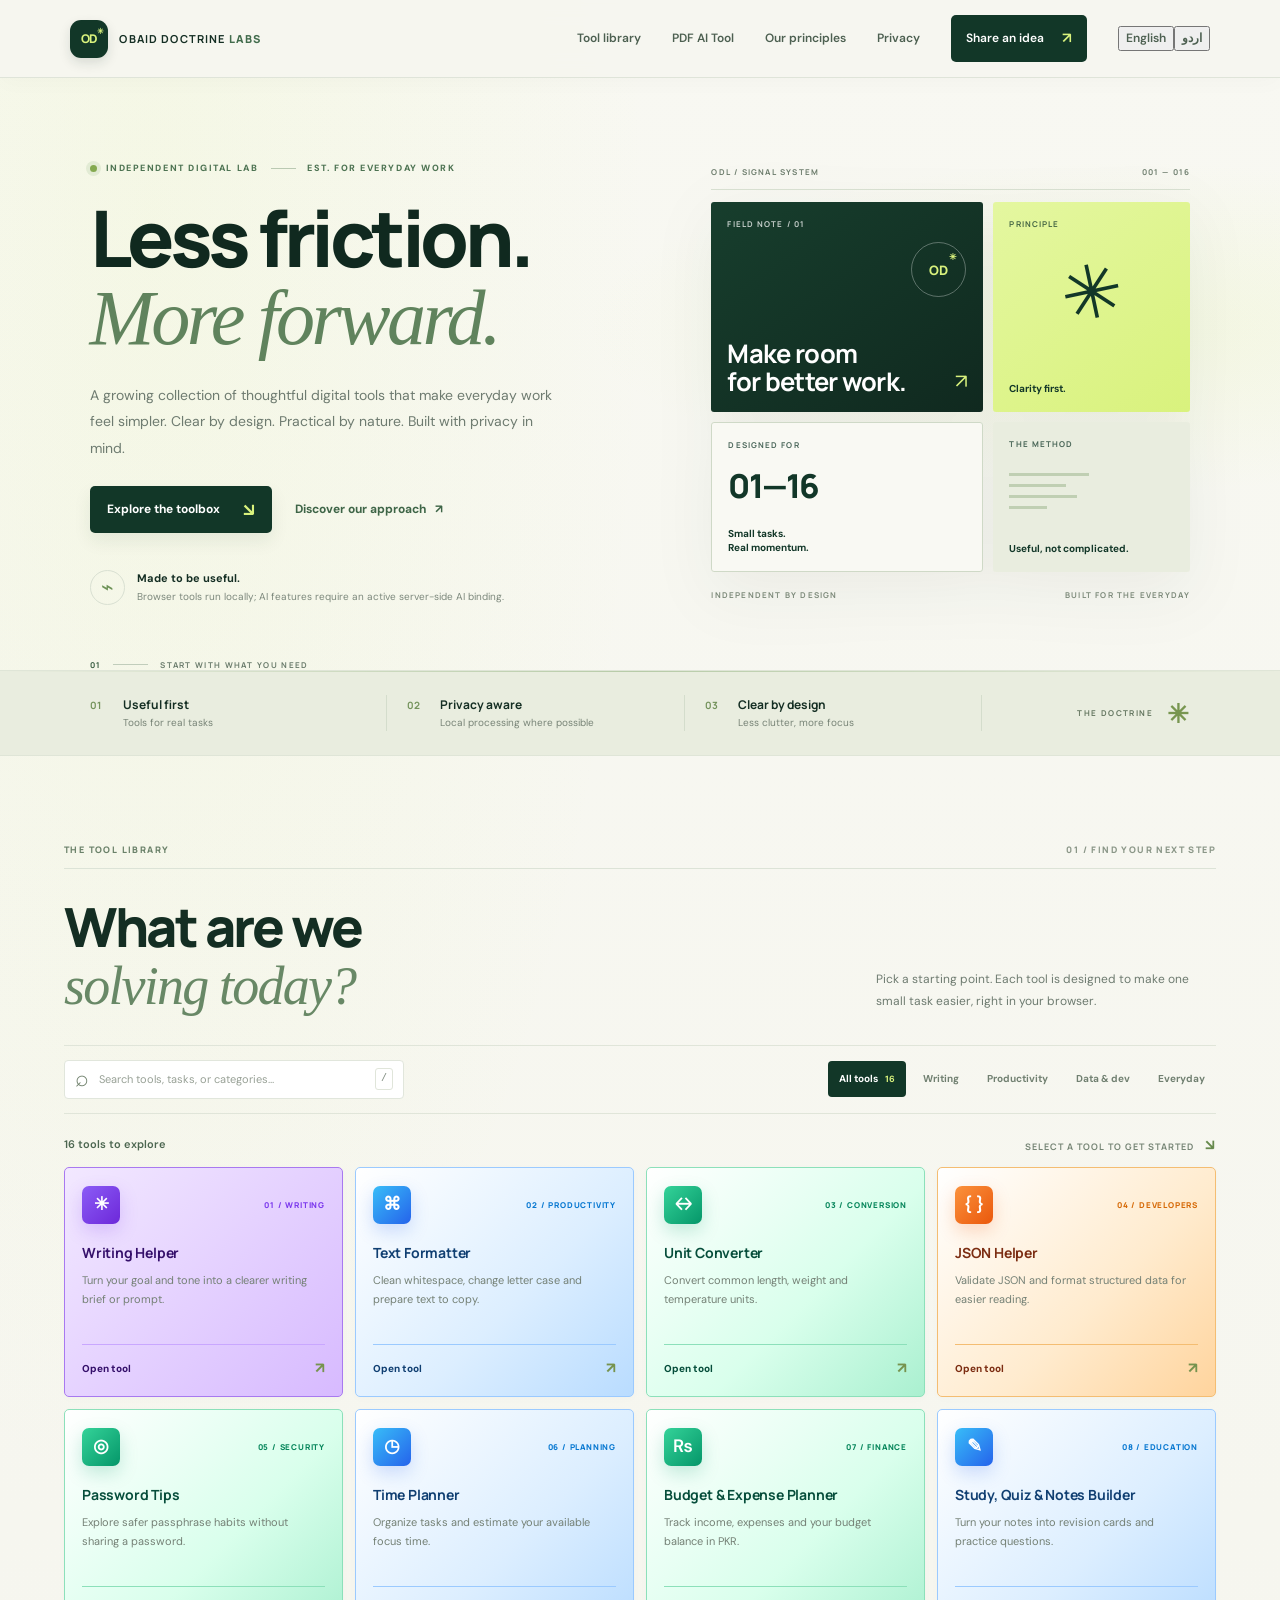
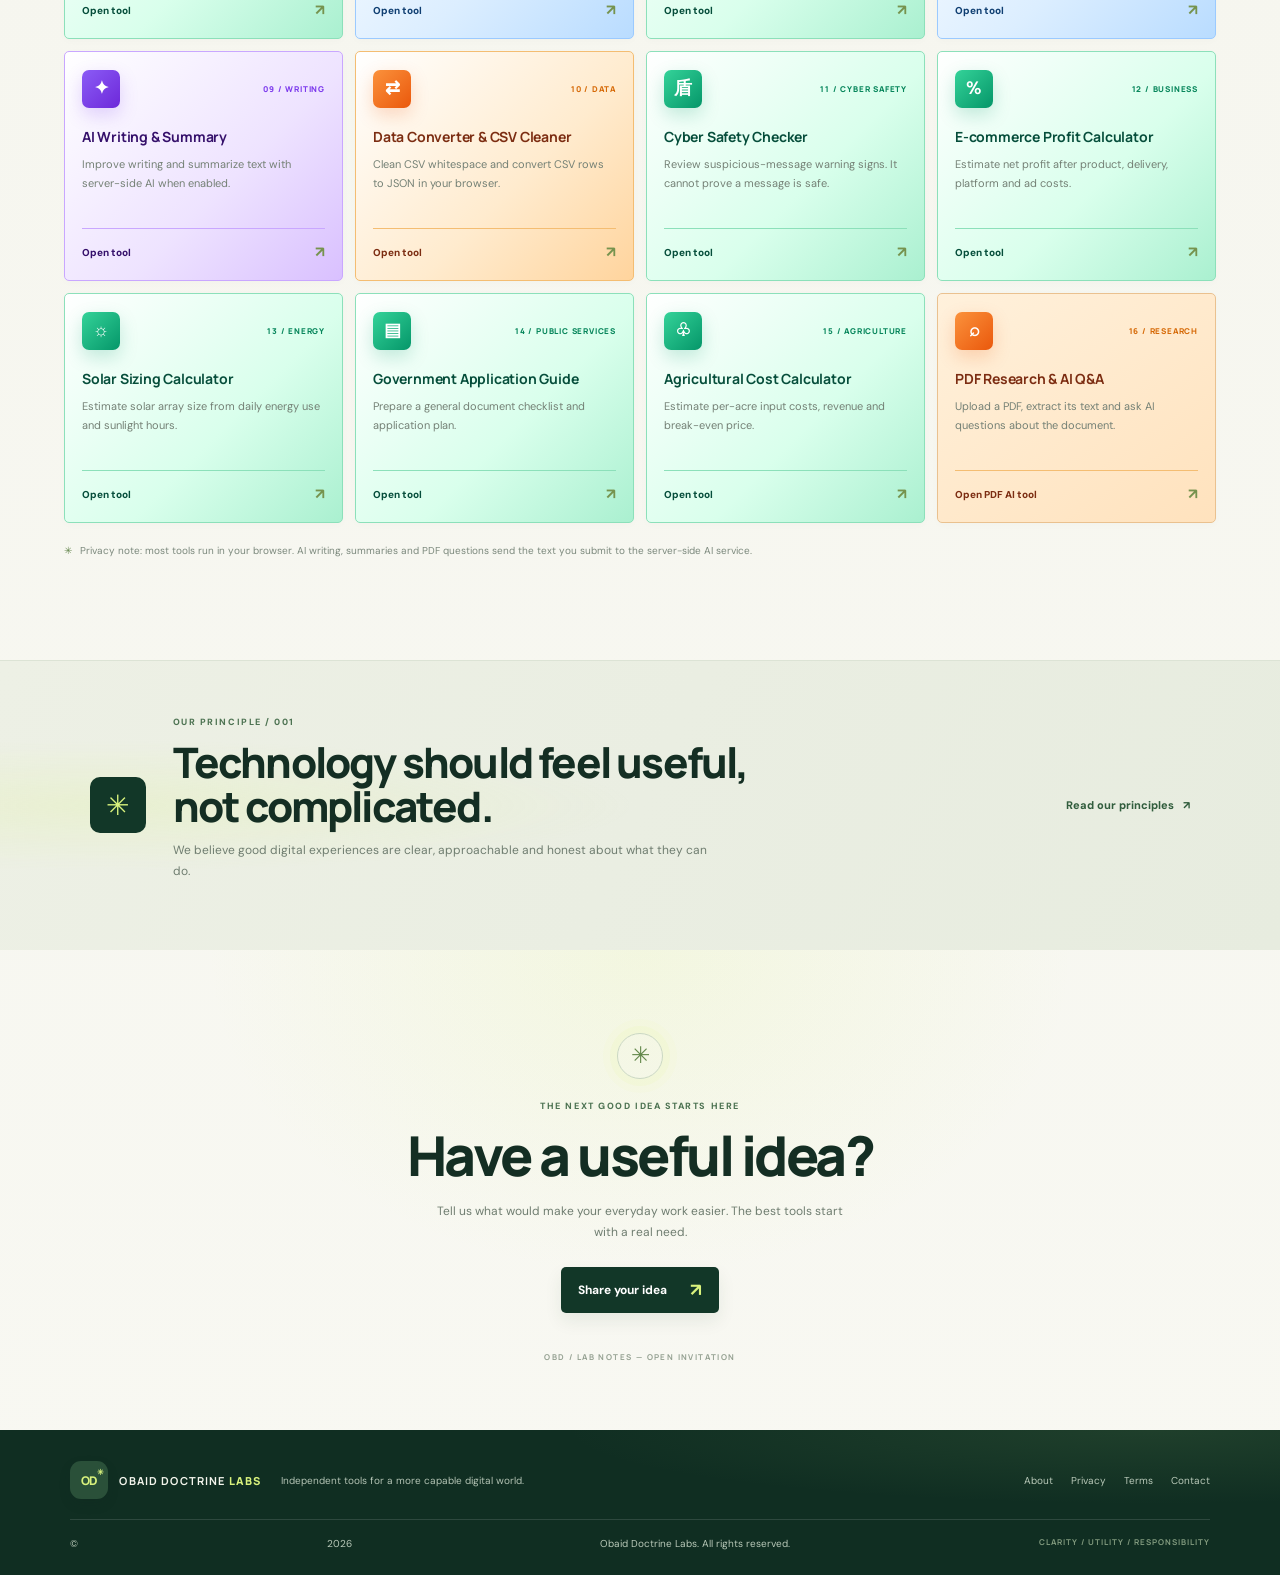
==== commit 925b57ca: "Load bilingual localization on homepage" ====
--- a/index.html
+++ b/index.html
@@ -109,5 +109,6 @@
   applyFilters();
 })();
 </script>
+<script src="i18n.js"></script>
 </body>
 </html>
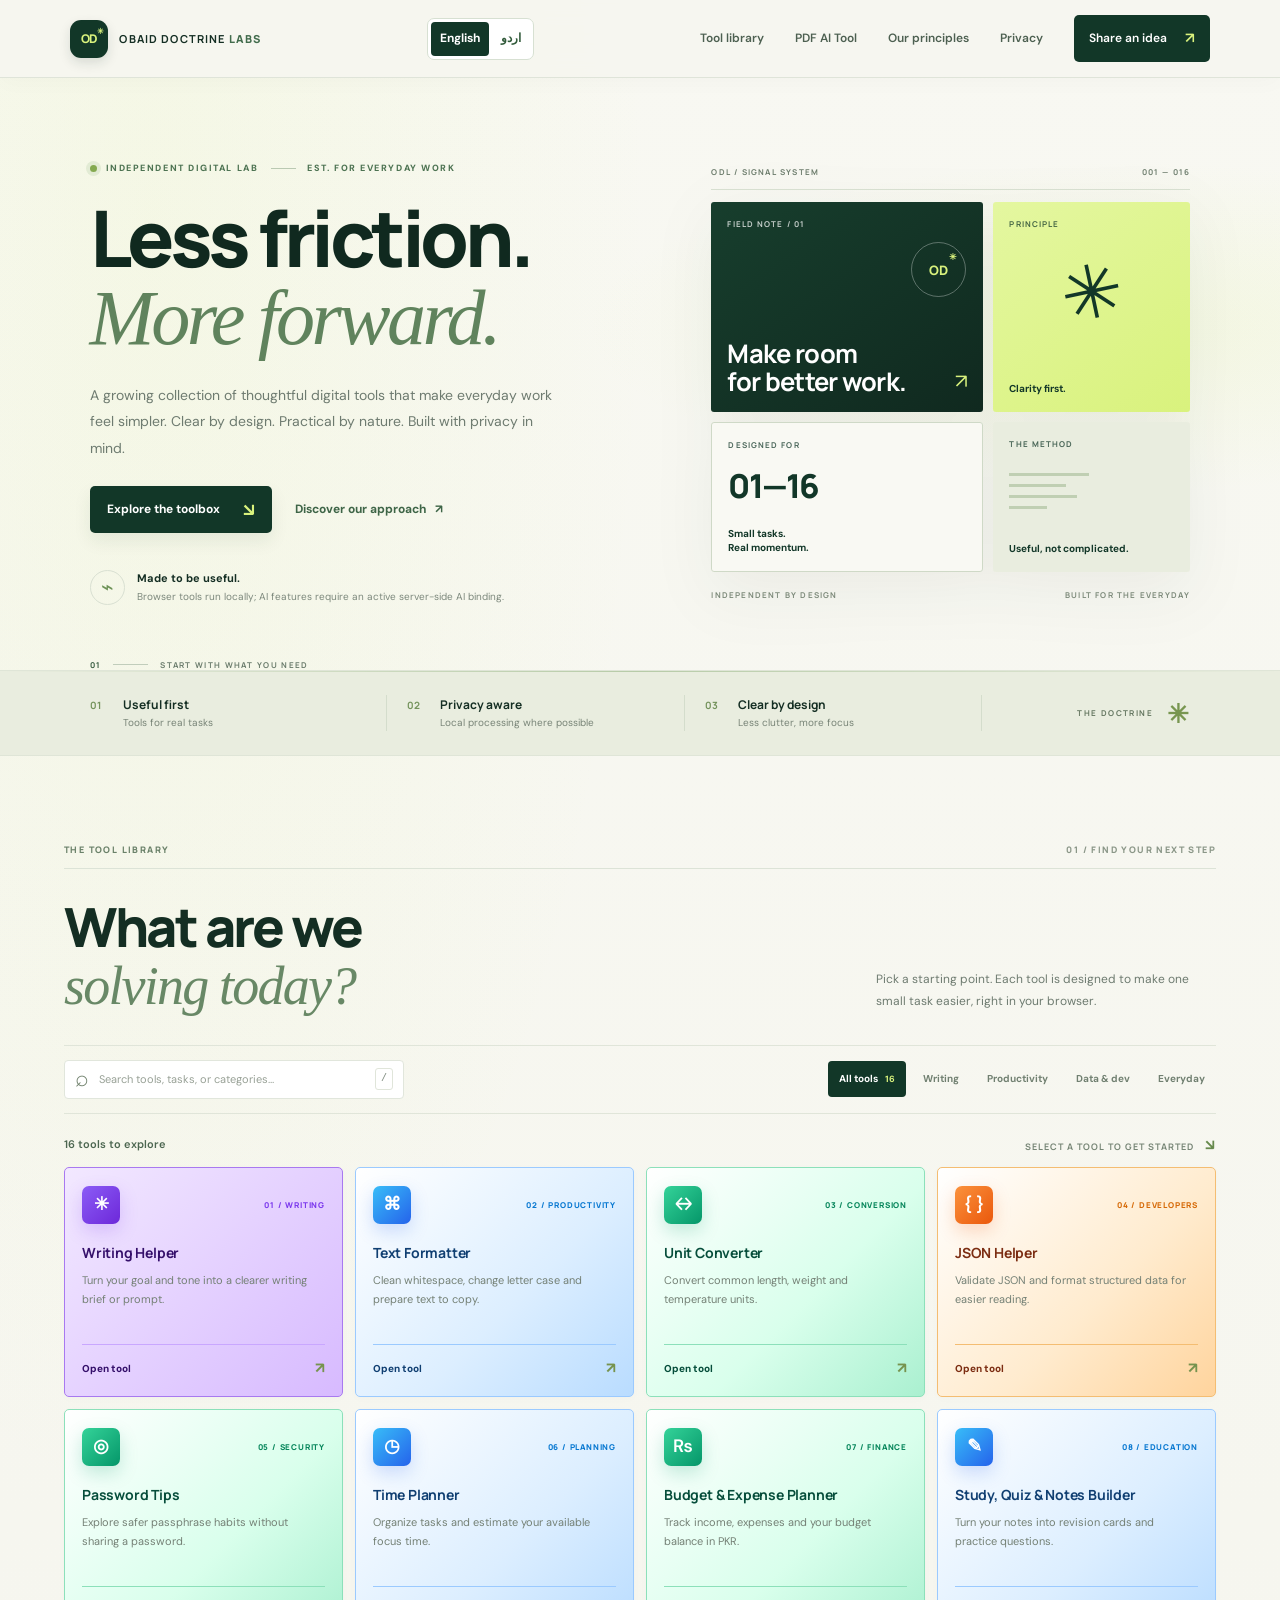
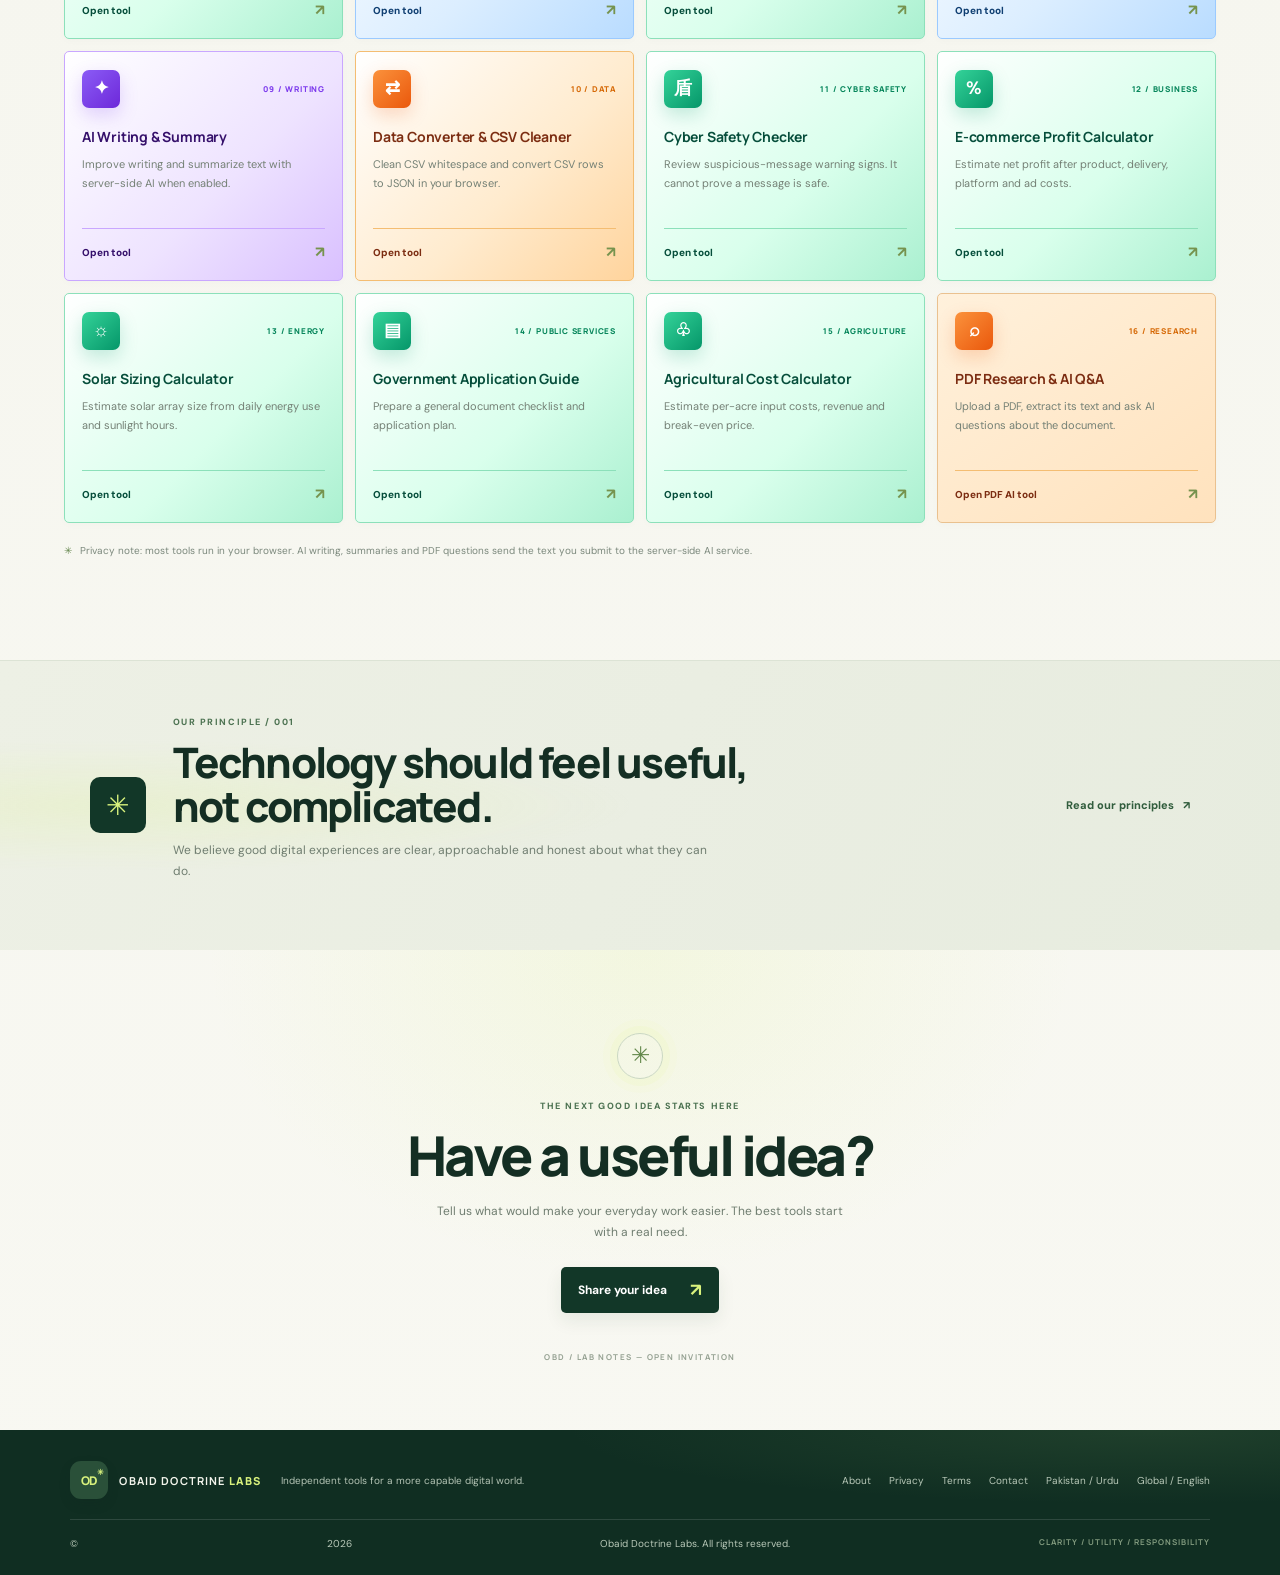
==== commit e85a76a7: "Link the Pakistan Urdu and global English entry routes" ====
--- a/index.html
+++ b/index.html
@@ -69,7 +69,7 @@
   <section class="mission"><div class="mission-symbol">✳</div><div><div class="eyebrow">OUR PRINCIPLE / 001</div><h2>Technology should feel useful, not complicated.</h2><p>We believe good digital experiences are clear, approachable and honest about what they can do.</p></div><a href="about.html" class="text-link">Read our principles <span>↗</span></a></section>
   <section class="bottom-cta"><div class="cta-orbit">✳</div><div class="eyebrow">THE NEXT GOOD IDEA STARTS HERE</div><h2>Have a useful idea?</h2><p>Tell us what would make your everyday work easier. The best tools start with a real need.</p><a class="button primary" href="contact.html">Share your idea <span>↗</span></a><span class="cta-index">OBD / LAB NOTES — OPEN INVITATION</span></section>
 </main>
-<footer><a class="brand footer-brand" href="index.html"><span class="brand-mark">OD<span>✳</span></span><span class="brand-name">OBAID DOCTRINE <b>LABS</b></span></a><p>Independent tools for a more capable digital world.</p><div class="footer-links"><a href="about.html">About</a><a href="privacy.html">Privacy</a><a href="terms.html">Terms</a><a href="contact.html">Contact</a></div><small>© <span id="year"></span> Obaid Doctrine Labs. All rights reserved. <span class="footer-note">CLARITY / UTILITY / RESPONSIBILITY</span></small></footer>
+<footer><a class="brand footer-brand" href="index.html"><span class="brand-mark">OD<span>✳</span></span><span class="brand-name">OBAID DOCTRINE <b>LABS</b></span></a><p>Independent tools for a more capable digital world.</p><div class="footer-links"><a href="about.html">About</a><a href="privacy.html">Privacy</a><a href="terms.html">Terms</a><a href="contact.html">Contact</a><a href="pk/ur/">Pakistan / Urdu</a><a href="global/en/">Global / English</a></div><small>© <span id="year"></span> Obaid Doctrine Labs. All rights reserved. <span class="footer-note">CLARITY / UTILITY / RESPONSIBILITY</span></small></footer>
 <script src="app.js"></script><script src="tools-extra.js"></script><script src="ai-tools.js"></script>
 <script>
 (function(){
--- a/styles.css
+++ b/styles.css
@@ -1,4 +1,5 @@
 @import url('https://fonts.googleapis.com/css2?family=DM+Sans:wght@400;500;600;700&family=Manrope:wght@400;500;600;700;800&display=swap');
+@import url('https://fonts.googleapis.com/css2?family=Noto+Nastaliq+Urdu:wght@400;500;600;700&display=swap');
 :root{--forest:#123728;--deep:#10291f;--moss:#426c4c;--lime:#d9f27d;--paper:#f6f6ef;--white:#fff;--muted:#6e7b70;--line:#e0e5d9;--soft:#edf0e5;--ink:#142e23;--serif:Georgia,'Times New Roman',serif;--sans:'DM Sans',Arial,sans-serif;--display:Manrope,'DM Sans',sans-serif}
 *{box-sizing:border-box}html{scroll-behavior:smooth;scroll-padding-top:90px}body{margin:0;background:var(--paper);color:var(--ink);font-family:var(--sans);line-height:1.55;-webkit-font-smoothing:antialiased}a{color:inherit;text-decoration:none}button,input{font:inherit}button{color:inherit}.skip{position:absolute;left:-999px;top:8px;background:white;padding:10px;z-index:30}.skip:focus{left:8px}:focus-visible{outline:3px solid #80a84b;outline-offset:4px}
 .site-header{height:78px;display:flex;align-items:center;justify-content:space-between;padding:0 max(5.5vw,22px);border-bottom:1px solid #dfe4d9;position:sticky;top:0;background:#f6f6efeF;backdrop-filter:blur(14px);z-index:20}.brand{display:flex;align-items:center;gap:11px}.brand-mark{position:relative;width:38px;height:38px;border-radius:11px;background:var(--forest);color:var(--lime);display:grid;place-items:center;font:800 12px var(--display);letter-spacing:-.4px}.brand-mark>span{font-size:8px;position:absolute;right:5px;top:5px}.brand-name{font:700 11px var(--display);letter-spacing:1.15px}.brand-name b{font-weight:800;color:var(--moss)}.site-header nav{display:flex;align-items:center;gap:31px;font-size:12px;font-weight:600;color:#4d6051}.site-header nav a:not(.nav-cta):hover,footer a:hover{color:#72953e}.nav-cta{display:flex;align-items:center;gap:18px;background:var(--forest);color:white;padding:12px 15px;border-radius:5px}.nav-cta span{color:var(--lime);font-size:15px}.menu-toggle{display:none;border:0;background:transparent;font-size:23px;color:var(--forest);cursor:pointer}
@@ -13,7 +14,7 @@
 .workspace{max-width:1050px;margin:0 auto 70px;padding:30px clamp(18px,4vw,42px);background:#fff;border:1px solid var(--line);border-radius:8px;box-shadow:0 10px 35px #153d2b0a;scroll-margin-top:95px}.workspace[hidden]{display:none}.workspace-head{display:flex;justify-content:space-between;align-items:center;gap:16px;border-bottom:1px solid var(--line);padding-bottom:18px;margin-bottom:22px}.workspace-head h2{font:800 clamp(25px,4vw,36px) var(--display);letter-spacing:-1px;margin:0}.workspace-head .eyebrow{margin-bottom:6px}.close-workspace{border:1px solid var(--line);background:#fff;border-radius:5px;padding:9px 12px;color:var(--deep);cursor:pointer}.tool-help{color:var(--muted);font-size:13px;line-height:1.7}.tool-label{display:block;font-size:12px;font-weight:700;margin:17px 0 7px}.tool-input{width:100%;padding:12px;border:1px solid #d8e1d5;border-radius:5px;background:#fcfdf9;color:var(--deep);font:inherit;font-size:14px}.tool-input:focus{outline:3px solid #d8edc3;border-color:#77a45d}.tool-actions,.tool-row{display:flex;gap:10px;flex-wrap:wrap;margin:14px 0}.tool-row>div{flex:1;min-width:130px}.tool-actions .button{cursor:pointer;border:1px solid var(--line)}.tool-output,.security-card,.planner-summary{margin-top:18px;padding:16px;border-radius:5px;background:#f1f5eb;border:1px solid #e1ead9;white-space:pre-wrap;overflow-wrap:anywhere;font-size:13px;line-height:1.7}.security-card h3{margin-top:0;font-family:var(--display)}.security-card li{margin:8px 0;color:#536454;font-size:13px}.task-list{padding:0;list-style:none}.task-list li{display:flex;justify-content:space-between;align-items:center;gap:12px;border-bottom:1px solid var(--line);padding:12px 0;font-size:13px}.task-list button{border:1px solid #e7d5d5;color:#8d3434;background:white;border-radius:5px;padding:6px 9px;cursor:pointer}.workspace .button{cursor:pointer;border:0}.tool-message{min-height:1.4em;font-size:12px;color:#386d3e}
 @media(min-width:1500px){.hero{padding-top:100px;padding-bottom:80px}.signal-grid{grid-template-rows:235px 165px}.tool-grid{gap:14px}}
 @media(max-width:1000px){.hero{gap:35px;padding-top:65px}.hero h1{font-size:clamp(48px,6vw,68px)}.tool-grid{grid-template-columns:repeat(3,minmax(0,1fr))}.principle-strip{padding-left:5vw;padding-right:5vw}.principle-strip>div{padding-left:13px;padding-right:13px}.signal-grid{grid-template-rows:185px 135px}.filter-row{gap:2px}.filter-chip{padding:8px}}
-@media(max-width:760px){.site-header{height:68px}.menu-toggle{display:block}.site-header nav{display:none;position:absolute;top:67px;left:0;right:0;background:var(--paper);padding:19px 24px 22px;border-bottom:1px solid var(--line);flex-direction:column;align-items:flex-start;gap:18px}.site-header nav.open{display:flex}.nav-cta{display:flex}.hero{grid-template-columns:1fr;padding:56px 25px 48px;gap:34px}.hero h1{font-size:clamp(50px,10.8vw,72px);letter-spacing:-3.4px}.hero h1 span{letter-spacing:-2.5px}.hero-copy{max-width:540px;font-size:13px}.hero-visual{justify-self:center;max-width:560px}.signal-grid{grid-template-rows:200px 145px}.hero-index{left:25px}.principle-strip{grid-template-columns:1fr 1fr;gap:18px;padding:24px 25px}.principle-strip>div{padding:0 10px;border-right:0}.principle-strip>div:nth-child(odd){padding-left:0;border-right:1px solid #d4ddcc}.principle-strip .strip-end{display:none}.tools-section{padding:65px 22px 68px}.section-heading{align-items:flex-start;flex-direction:column;gap:15px;padding:25px 0}.section-heading>p{max-width:470px}.tool-controls{align-items:stretch;flex-direction:column}.search-box{max-width:none;width:100%}.filter-row{display:flex;overflow-x:auto;padding-bottom:2px}.filter-chip{white-space:nowrap}.tool-grid{grid-template-columns:repeat(2,minmax(0,1fr));gap:10px}.tool-card{padding:15px 14px;min-height:218px}.card-top{margin-bottom:15px}.tool-card h3{font-size:13px}.mission{grid-template-columns:auto 1fr;gap:17px;padding:40px 23px}.mission-symbol{width:47px;height:47px}.mission h2{font-size:clamp(27px,5vw,37px)}.mission .text-link{grid-column:2}.bottom-cta{padding:64px 22px 55px}footer{gap:14px}.footer-links{width:100%;padding-top:8px}footer>p{margin-right:0;flex-basis:100%}}
+@media(max-width:760px){.site-header{height:68px;gap:8px;padding-left:12px;padding-right:12px}.brand{gap:7px;min-width:0}.brand-name{font-size:9px;letter-spacing:.45px}.language-switcher{flex-shrink:0;padding:2px}.language-switcher button{font-size:10px;padding:5px 7px;min-height:32px}.menu-toggle{padding:4px}.menu-toggle{display:block}.site-header nav{display:none;position:absolute;top:67px;left:0;right:0;background:var(--paper);padding:19px 24px 22px;border-bottom:1px solid var(--line);flex-direction:column;align-items:flex-start;gap:18px}.site-header nav.open{display:flex}.nav-cta{display:flex}.hero{grid-template-columns:1fr;padding:56px 25px 48px;gap:34px}.hero h1{font-size:clamp(50px,10.8vw,72px);letter-spacing:-3.4px}.hero h1 span{letter-spacing:-2.5px}.hero-copy{max-width:540px;font-size:13px}.hero-visual{justify-self:center;max-width:560px}.signal-grid{grid-template-rows:200px 145px}.hero-index{left:25px}.principle-strip{grid-template-columns:1fr 1fr;gap:18px;padding:24px 25px}.principle-strip>div{padding:0 10px;border-right:0}.principle-strip>div:nth-child(odd){padding-left:0;border-right:1px solid #d4ddcc}.principle-strip .strip-end{display:none}.tools-section{padding:65px 22px 68px}.section-heading{align-items:flex-start;flex-direction:column;gap:15px;padding:25px 0}.section-heading>p{max-width:470px}.tool-controls{align-items:stretch;flex-direction:column}.search-box{max-width:none;width:100%}.filter-row{display:flex;overflow-x:auto;padding-bottom:2px}.filter-chip{white-space:nowrap}.tool-grid{grid-template-columns:repeat(2,minmax(0,1fr));gap:10px}.tool-card{padding:15px 14px;min-height:218px}.card-top{margin-bottom:15px}.tool-card h3{font-size:13px}.mission{grid-template-columns:auto 1fr;gap:17px;padding:40px 23px}.mission-symbol{width:47px;height:47px}.mission h2{font-size:clamp(27px,5vw,37px)}.mission .text-link{grid-column:2}.bottom-cta{padding:64px 22px 55px}footer{gap:14px}.footer-links{width:100%;padding-top:8px}footer>p{margin-right:0;flex-basis:100%}}
 @media(max-width:430px){.brand-name{font-size:9px;letter-spacing:.85px}.hero{padding-top:48px}.hero .eyebrow{font-size:8px;letter-spacing:1px;flex-wrap:wrap}.hero h1{font-size:48px}.hero-actions{align-items:flex-start;flex-direction:column;gap:17px}.hero-trust{margin-top:29px}.signal-grid{grid-template-rows:170px 120px;gap:7px}.signal-cell{padding:12px}.signal-mark{width:43px;height:43px;right:10px;top:35px}.signal-title{font-size:20px}.signal-symbol{font-size:60px}.outline-number{font-size:25px}.visual-topline,.visual-caption{font-size:7px;letter-spacing:.8px}.principle-strip{padding:22px}.principle-strip>div{grid-template-columns:24px 1fr}.principle-strip b{font-size:11px}.principle-strip small{font-size:9px}.tool-grid{grid-template-columns:1fr}.tool-card{min-height:195px;padding:17px}.card-top{margin-bottom:17px}.tool-card h3{font-size:15px}.tool-card p{font-size:12px}.section-heading h2{font-size:38px}.mission{grid-template-columns:1fr}.mission .text-link{grid-column:1}.footer-note{display:none}}
 @media(prefers-reduced-motion:reduce){html{scroll-behavior:auto}*,*:before,*:after{transition:none!important;animation:none!important}}
 
@@ -90,3 +91,47 @@
 .tool-card[data-category]:before{background:linear-gradient(90deg,var(--card-accent),transparent)}
 .tool-card[data-category]:hover{border-color:var(--card-accent);box-shadow:0 18px 38px rgba(50,30,90,.16);transform:translateY(-5px)}
 .tool-card.featured[data-category="writing"]{background:linear-gradient(135deg,#f2e8ff,#d7baff);border-color:#a879f0}
+
+/* English / Pakistani Urdu language controls and RTL refinements */
+.language-switcher{display:inline-flex;align-items:center;gap:2px;padding:3px;border:1px solid #d5dfd1;border-radius:999px;background:#fff9;white-space:nowrap}
+.language-switcher button{min-height:34px;padding:6px 10px;border:0;border-radius:999px;background:transparent;color:var(--ink);font-size:11px;font-weight:700;cursor:pointer}
+.language-switcher button[aria-pressed="true"]{background:var(--forest);color:#fff}
+.language-switcher button:focus-visible{outline:2px solid #80a84b;outline-offset:2px}
+html[dir="rtl"] body{font-family:"Noto Nastaliq Urdu","Noto Sans Arabic",Tahoma,sans-serif;line-height:1.9}
+html[dir="rtl"] .site-header,html[dir="rtl"] .hero,html[dir="rtl"] .section-heading,html[dir="rtl"] .mission,html[dir="rtl"] .workspace-head{direction:rtl}
+html[dir="rtl"] .hero h1{letter-spacing:0;line-height:1.55}
+html[dir="rtl"] .hero h1 span{letter-spacing:0}
+html[dir="rtl"] .eyebrow{letter-spacing:0}
+html[dir="rtl"] .tool-card,html[dir="rtl"] .tool-workspace,html[dir="rtl"] .tool-label,html[dir="rtl"] .tool-help,html[dir="rtl"] .tool-output,html[dir="rtl"] .security-card{text-align:right}
+html[dir="rtl"] .tool-input,html[dir="rtl"] input,html[dir="rtl"] textarea,html[dir="rtl"] select{direction:rtl;text-align:right}
+html[dir="rtl"] input[type="number"],html[dir="rtl"] input[type="email"],html[dir="rtl"] input[type="url"],html[dir="rtl"] input[type="file"],html[dir="rtl"] code,html[dir="rtl"] pre{direction:ltr;text-align:left}
+html[dir="rtl"] .tool-grid,html[dir="rtl"] .signal-grid{direction:rtl}
+html[dir="rtl"] .site-header nav{gap:clamp(10px,2vw,25px)}
+html[dir="rtl"] .hero-trust,html[dir="rtl"] .hero-actions,html[dir="rtl"] .tool-actions{direction:rtl}
+html[dir="rtl"] .quiet-link span,html[dir="rtl"] .button span{display:inline-block;transform:scaleX(-1)}
+@media(max-width:760px){.language-switcher{width:max-content;max-width:100%;margin:8px 0}.site-header nav .language-switcher{align-self:flex-start}html[dir="rtl"] .hero{grid-template-columns:1fr}html[dir="rtl"] .hero h1{font-size:clamp(38px,10vw,60px)}}
+@media(prefers-reduced-motion:reduce){.language-switcher *{transition:none!important;animation:none!important}}
+
+
+/* Language control must remain visible outside the collapsed mobile navigation. */
+.site-header>.language-switcher{display:inline-flex!important;align-items:center;gap:3px;flex:0 0 auto;width:max-content;max-width:none;margin:0;padding:3px;border:1px solid #d7e0d2;border-radius:7px;background:#fff;position:relative;z-index:25}
+.site-header>.language-switcher button{display:inline-flex;align-items:center;justify-content:center;min-height:34px;padding:6px 9px;border:0;border-radius:4px;background:transparent;color:#315a3a;font-size:12px;font-weight:700;white-space:nowrap;cursor:pointer}
+.site-header>.language-switcher button[aria-pressed="true"]{background:#123728;color:#fff}
+@media(max-width:760px){.site-header{gap:8px;padding-left:10px;padding-right:10px}.site-header>.brand{min-width:0;flex:1 1 auto;gap:6px}.site-header>.brand-name{font-size:9px}.site-header>.language-switcher{order:2}.site-header>.menu-toggle{display:block;order:3;flex:0 0 auto;padding:4px}.site-header>nav{order:4}.site-header>.language-switcher button{min-height:32px;padding:5px 7px;font-size:11px}}
+
+
+/* Emergency visibility recovery: keep the static page readable if an injected
+   style or browser translation layer accidentally hides the document shell. */
+html, body { min-height: 100%; }
+body > .site-header,
+body > main,
+body > footer {
+  visibility: visible !important;
+  opacity: 1 !important;
+}
+body > main { display: block !important; }
+body > .site-header { display: flex !important; }
+body > footer { display: flex !important; }
+body > main > section { visibility: visible !important; opacity: 1 !important; }
+.skip { position: absolute; left: -10000px; top: 8px; }
+.skip:focus { left: 8px; }
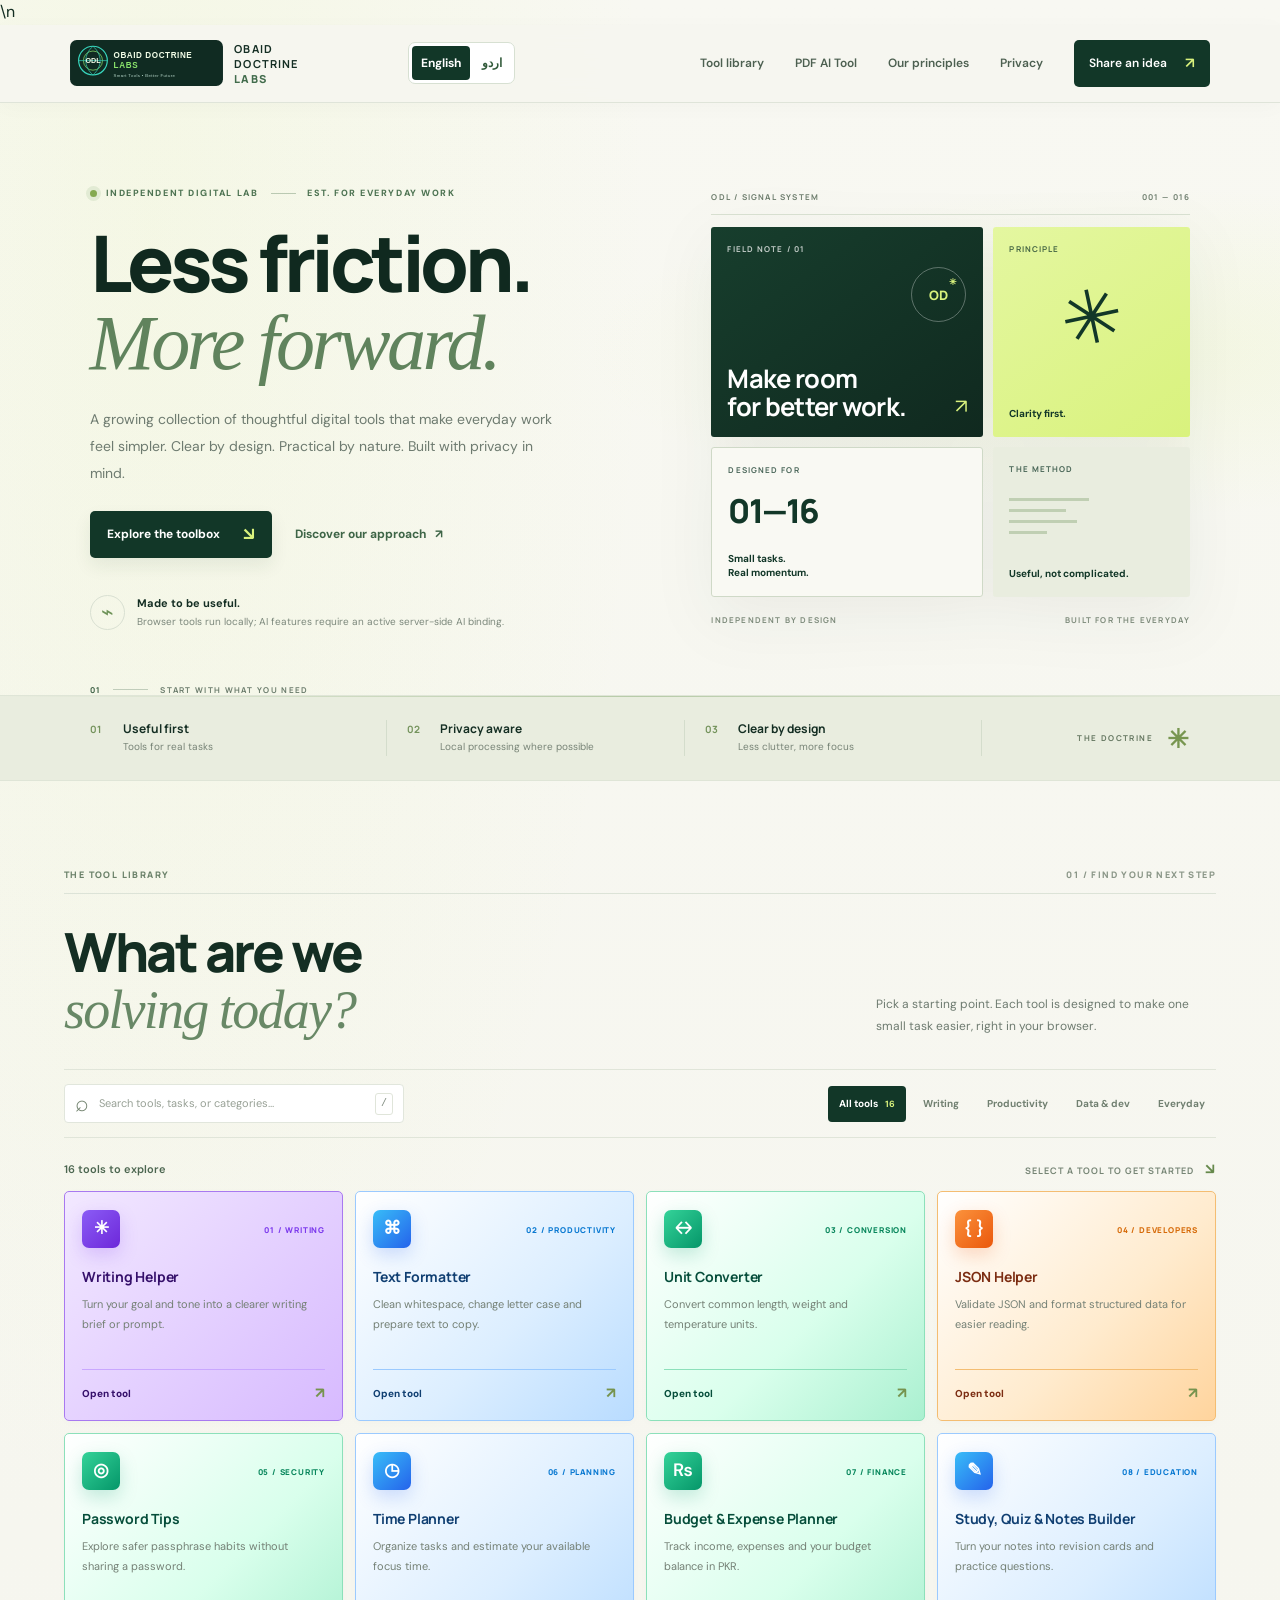
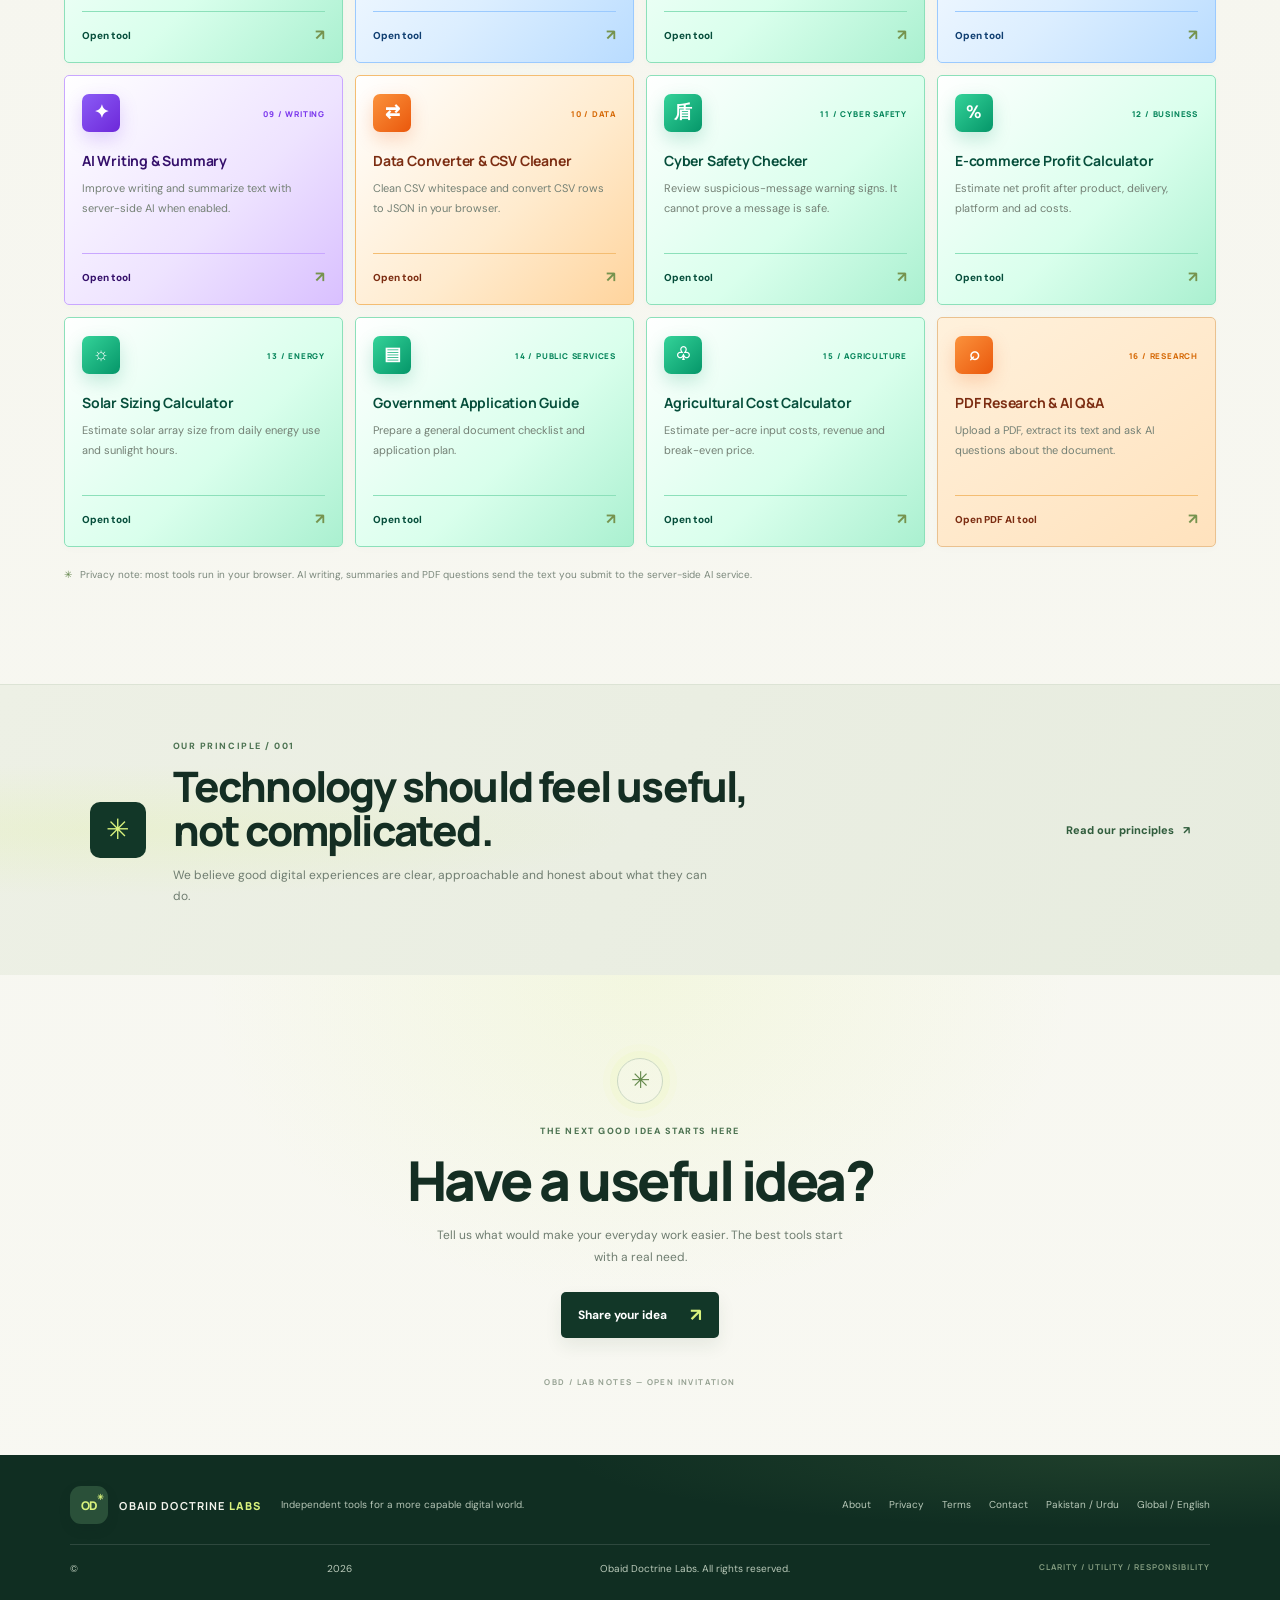
==== commit 52e4e449: "Use branded ODL logo in homepage header" ====
--- a/index.html
+++ b/index.html
@@ -6,14 +6,27 @@
   <meta name="theme-color" content="#102b22">
   <meta name="description" content="Thoughtfully designed, privacy-conscious tools for everyday work from Obaid Doctrine Labs.">
   <title>Obaid Doctrine Labs — Tools for a clearer way forward</title>
-  <link rel="icon" href="favicon.svg" type="image/svg+xml">
+  <link rel="icon" href="favicon.svg" type="image/svg+xml">\n  <link rel="alternate icon" href="assets/images/obaid-doctrine-labs-logo.svg" type="image/svg+xml">
   <link rel="stylesheet" href="styles.css">
   <!-- Redeploy trigger: October 2026 maintenance refresh -->
+  <link rel="canonical" href="https://obaiddoctrinelabs.github.io/Obaid-Doctrine-Labs/">
+  <link rel="alternate" hreflang="en" href="https://obaiddoctrinelabs.github.io/Obaid-Doctrine-Labs/">
+  <link rel="alternate" hreflang="ur-PK" href="https://obaiddoctrinelabs.github.io/Obaid-Doctrine-Labs/pk/ur/">
+  <link rel="alternate" hreflang="x-default" href="https://obaiddoctrinelabs.github.io/Obaid-Doctrine-Labs/">
+  <meta property="og:type" content="website">
+  <meta property="og:site_name" content="Obaid Doctrine Labs">
+  <meta property="og:title" content="Obaid Doctrine Labs — Tools for a clearer way forward">
+  <meta property="og:description" content="Thoughtfully designed, privacy-conscious tools for everyday work from Obaid Doctrine Labs.">
+  <meta property="og:url" content="https://obaiddoctrinelabs.github.io/Obaid-Doctrine-Labs/">
+  <meta property="og:locale" content="en_US">
+  <meta name="twitter:card" content="summary">
+  <meta name="twitter:title" content="Obaid Doctrine Labs — Tools for a clearer way forward">
+  <meta name="twitter:description" content="Thoughtfully designed, privacy-conscious tools for everyday work from Obaid Doctrine Labs.">
 </head>
 <body>
 <a class="skip" href="#main">Skip to content</a>
 <header class="site-header">
-  <a class="brand" href="index.html" aria-label="Obaid Doctrine Labs home"><span class="brand-mark">OD<span>✳</span></span><span class="brand-name">OBAID DOCTRINE <b>LABS</b></span></a>
+  <a class="brand" href="index.html" aria-label="Obaid Doctrine Labs home"><img class="brand-logo" src="assets/images/obaid-doctrine-labs-logo.svg" alt=""><span class="brand-name">OBAID DOCTRINE <b>LABS</b></span></a>
   <button class="menu-toggle" id="menuToggle" aria-label="Toggle navigation" aria-expanded="false">☰</button>
   <nav id="mainNav" aria-label="Main navigation"><a href="#tools">Tool library</a><a href="pdf-tool.html">PDF AI Tool</a><a href="about.html">Our principles</a><a href="privacy.html">Privacy</a><a class="nav-cta" href="contact.html">Share an idea <span>↗</span></a></nav>
 </header>
--- a/styles.css
+++ b/styles.css
@@ -133,5 +133,5 @@
 body > .site-header { display: flex !important; }
 body > footer { display: flex !important; }
 body > main > section { visibility: visible !important; opacity: 1 !important; }
-.skip { position: absolute; left: -10000px; top: 8px; }
-.skip:focus { left: 8px; }
+.skip { position: absolute; left: 8px; top: 8px; clip-path: inset(50%); }
+.skip:focus { left: 8px; clip-path: none; }
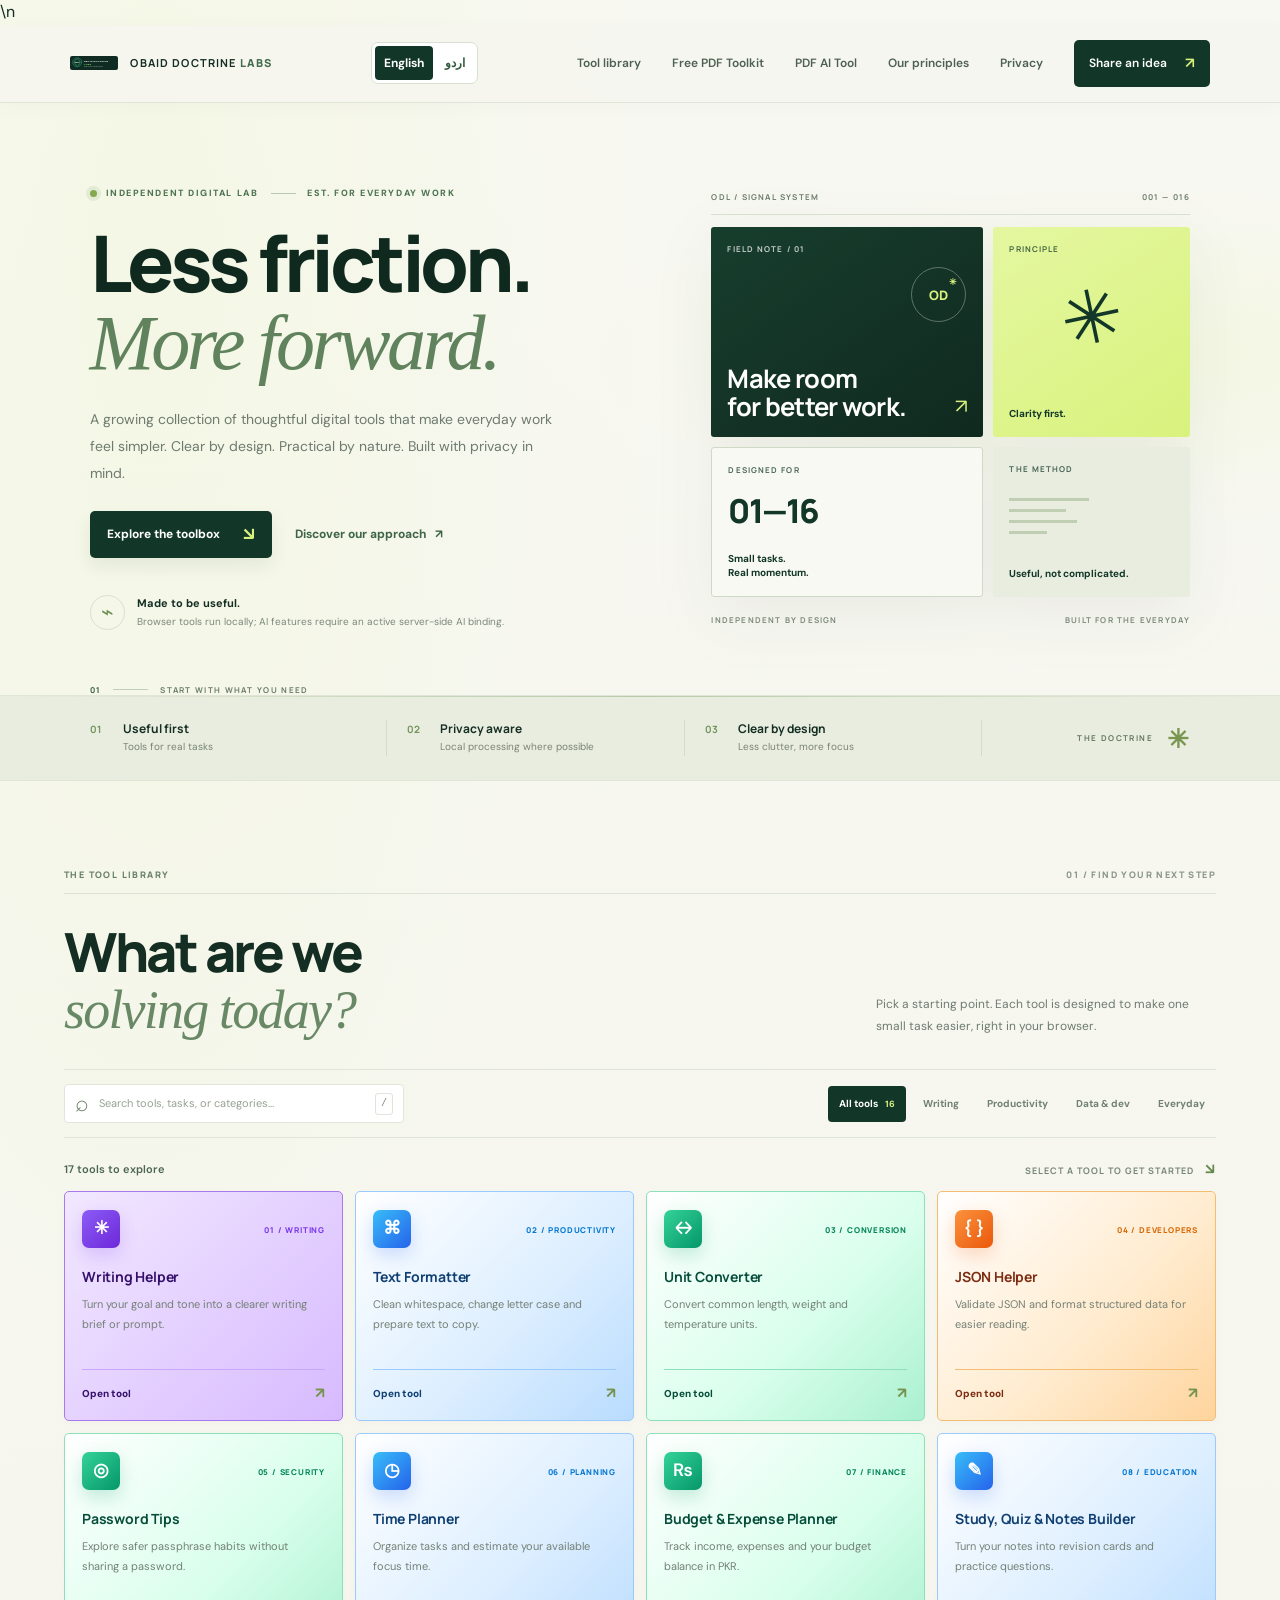
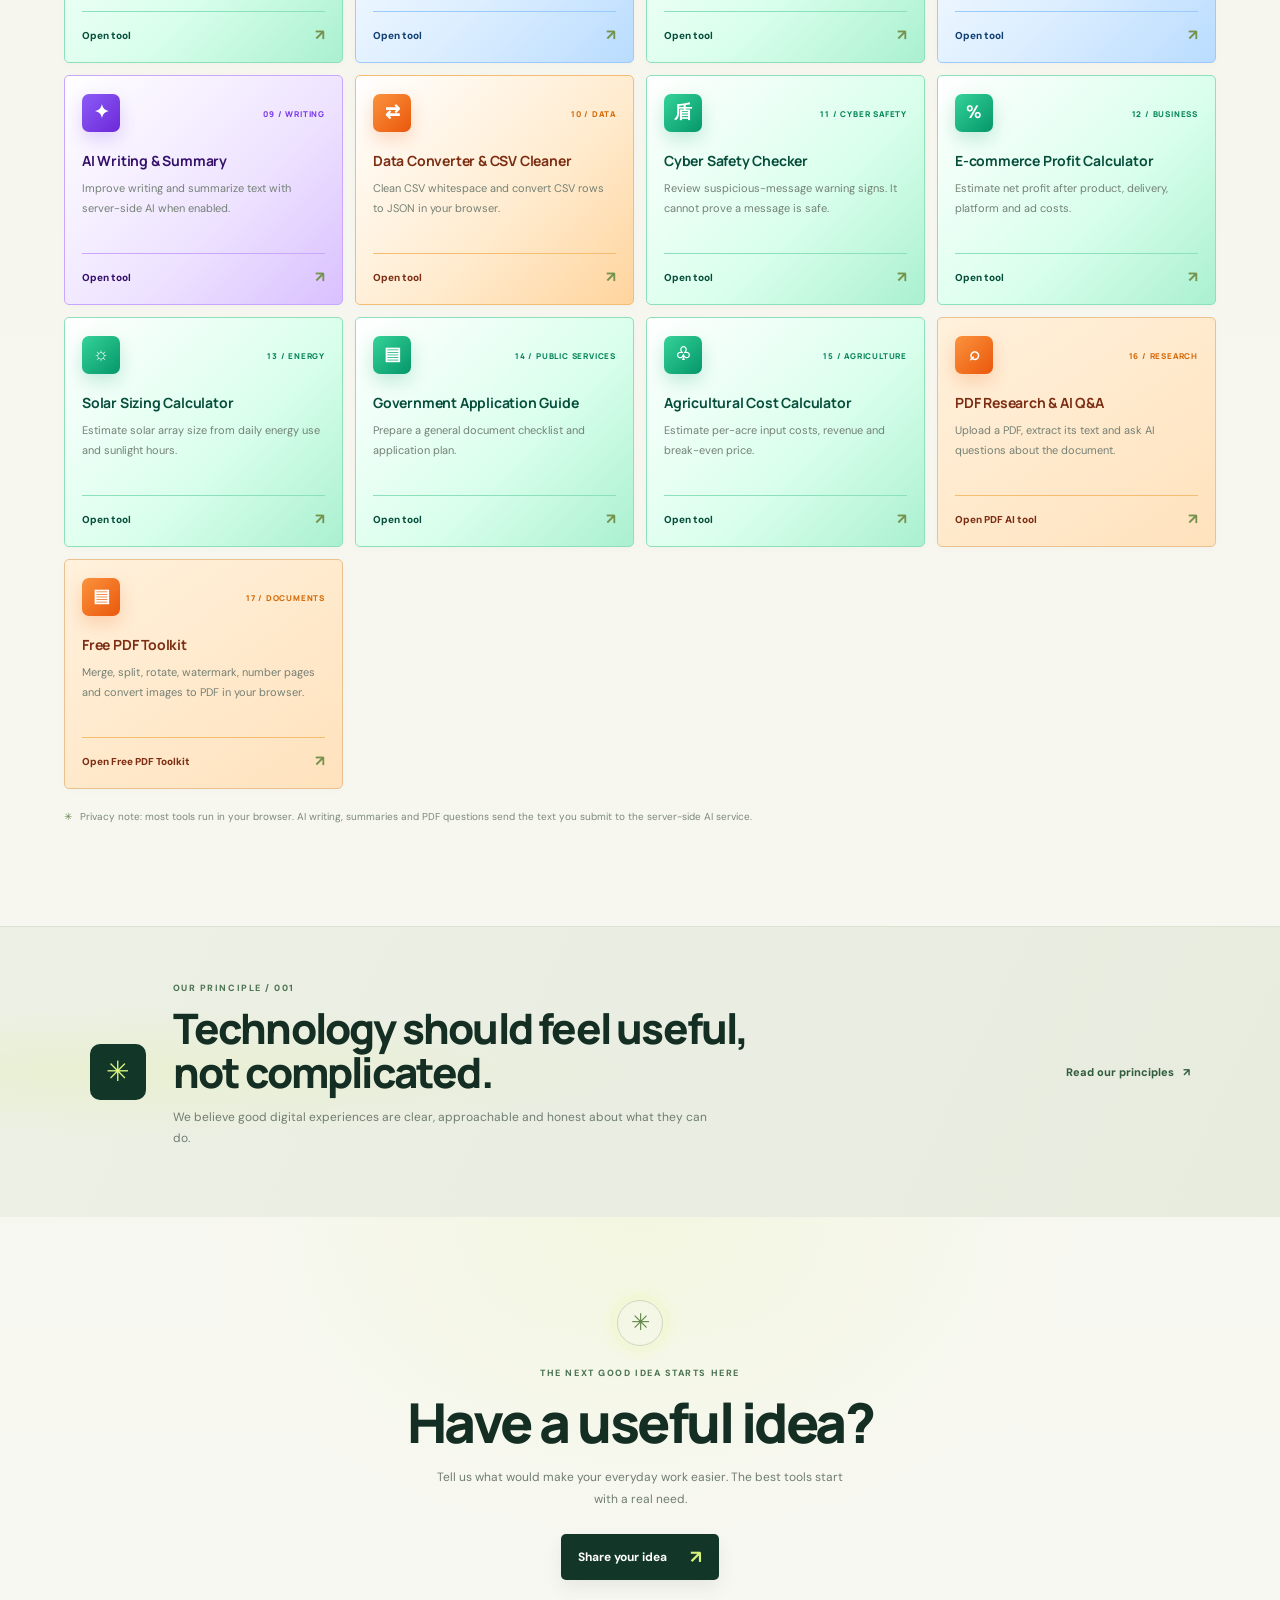
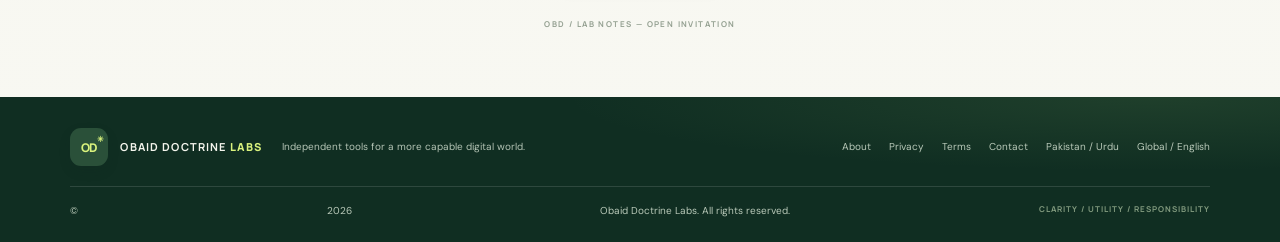
==== commit 3ab70339: "Add Free PDF Toolkit to homepage navigation and tools" ====
--- a/index.html
+++ b/index.html
@@ -28,7 +28,7 @@
 <header class="site-header">
   <a class="brand" href="index.html" aria-label="Obaid Doctrine Labs home"><img class="brand-logo" src="assets/images/obaid-doctrine-labs-logo.svg" alt=""><span class="brand-name">OBAID DOCTRINE <b>LABS</b></span></a>
   <button class="menu-toggle" id="menuToggle" aria-label="Toggle navigation" aria-expanded="false">☰</button>
-  <nav id="mainNav" aria-label="Main navigation"><a href="#tools">Tool library</a><a href="pdf-tool.html">PDF AI Tool</a><a href="about.html">Our principles</a><a href="privacy.html">Privacy</a><a class="nav-cta" href="contact.html">Share an idea <span>↗</span></a></nav>
+  <nav id="mainNav" aria-label="Main navigation"><a href="#tools">Tool library</a><a href="pdf-toolkit.html">Free PDF Toolkit</a><a href="pdf-tool.html">PDF AI Tool</a><a href="about.html">Our principles</a><a href="privacy.html">Privacy</a><a class="nav-cta" href="contact.html">Share an idea <span>↗</span></a></nav>
 </header>
 <main id="main">
   <section class="hero">
@@ -74,6 +74,7 @@
       <article class="tool-card" data-category="everyday"><div class="card-top"><span class="tool-icon cyan">▤</span><span class="card-number">14 / PUBLIC SERVICES</span></div><h3>Government Application Guide</h3><p>Prepare a general document checklist and application plan.</p><button class="tool-open" data-tool="gov">Open tool <span>↗</span></button></article>
       <article class="tool-card" data-category="everyday"><div class="card-top"><span class="tool-icon green">♧</span><span class="card-number">15 / AGRICULTURE</span></div><h3>Agricultural Cost Calculator</h3><p>Estimate per-acre input costs, revenue and break-even price.</p><button class="tool-open" data-tool="agri">Open tool <span>↗</span></button></article>
       <article class="tool-card featured" data-category="data"><div class="card-top"><span class="tool-icon violet">⌕</span><span class="card-number">16 / RESEARCH</span></div><h3>PDF Research & AI Q&amp;A</h3><p>Upload a PDF, extract its text and ask AI questions about the document.</p><a class="tool-open" href="pdf-tool.html">Open PDF AI tool <span>↗</span></a></article>
+      <article class="tool-card featured" data-category="data"><div class="card-top"><span class="tool-icon cyan">▤</span><span class="card-number">17 / DOCUMENTS</span></div><h3>Free PDF Toolkit</h3><p>Merge, split, rotate, watermark, number pages and convert images to PDF in your browser.</p><a class="tool-open" href="pdf-toolkit.html">Open Free PDF Toolkit <span>↗</span></a></article>
     </div>
     <div class="empty-state" id="emptyState" hidden><span>⌕</span><h3>No matching tools yet.</h3><p>Try another keyword or choose a different category.</p><button id="clearFilters" class="quiet-button">Clear search and filters ↗</button></div>
     <p class="section-footnote"><span>✳</span> Privacy note: most tools run in your browser. AI writing, summaries and PDF questions send the text you submit to the server-side AI service.</p>
--- a/styles.css
+++ b/styles.css
@@ -135,3 +135,7 @@
 body > main > section { visibility: visible !important; opacity: 1 !important; }
 .skip { position: absolute; left: 8px; top: 8px; clip-path: inset(50%); }
 .skip:focus { left: 8px; clip-path: none; }
+
+/* ODL brand logo: crisp sizing on desktop and mobile */
+.brand-logo{display:block;width:48px;height:48px;object-fit:contain;flex:0 0 auto;border-radius:7px}.brand{gap:12px}.brand-name{line-height:1.5}
+@media(max-width:520px){.brand-logo{width:42px;height:42px}.brand-name{font-size:10px;letter-spacing:.8px}}
